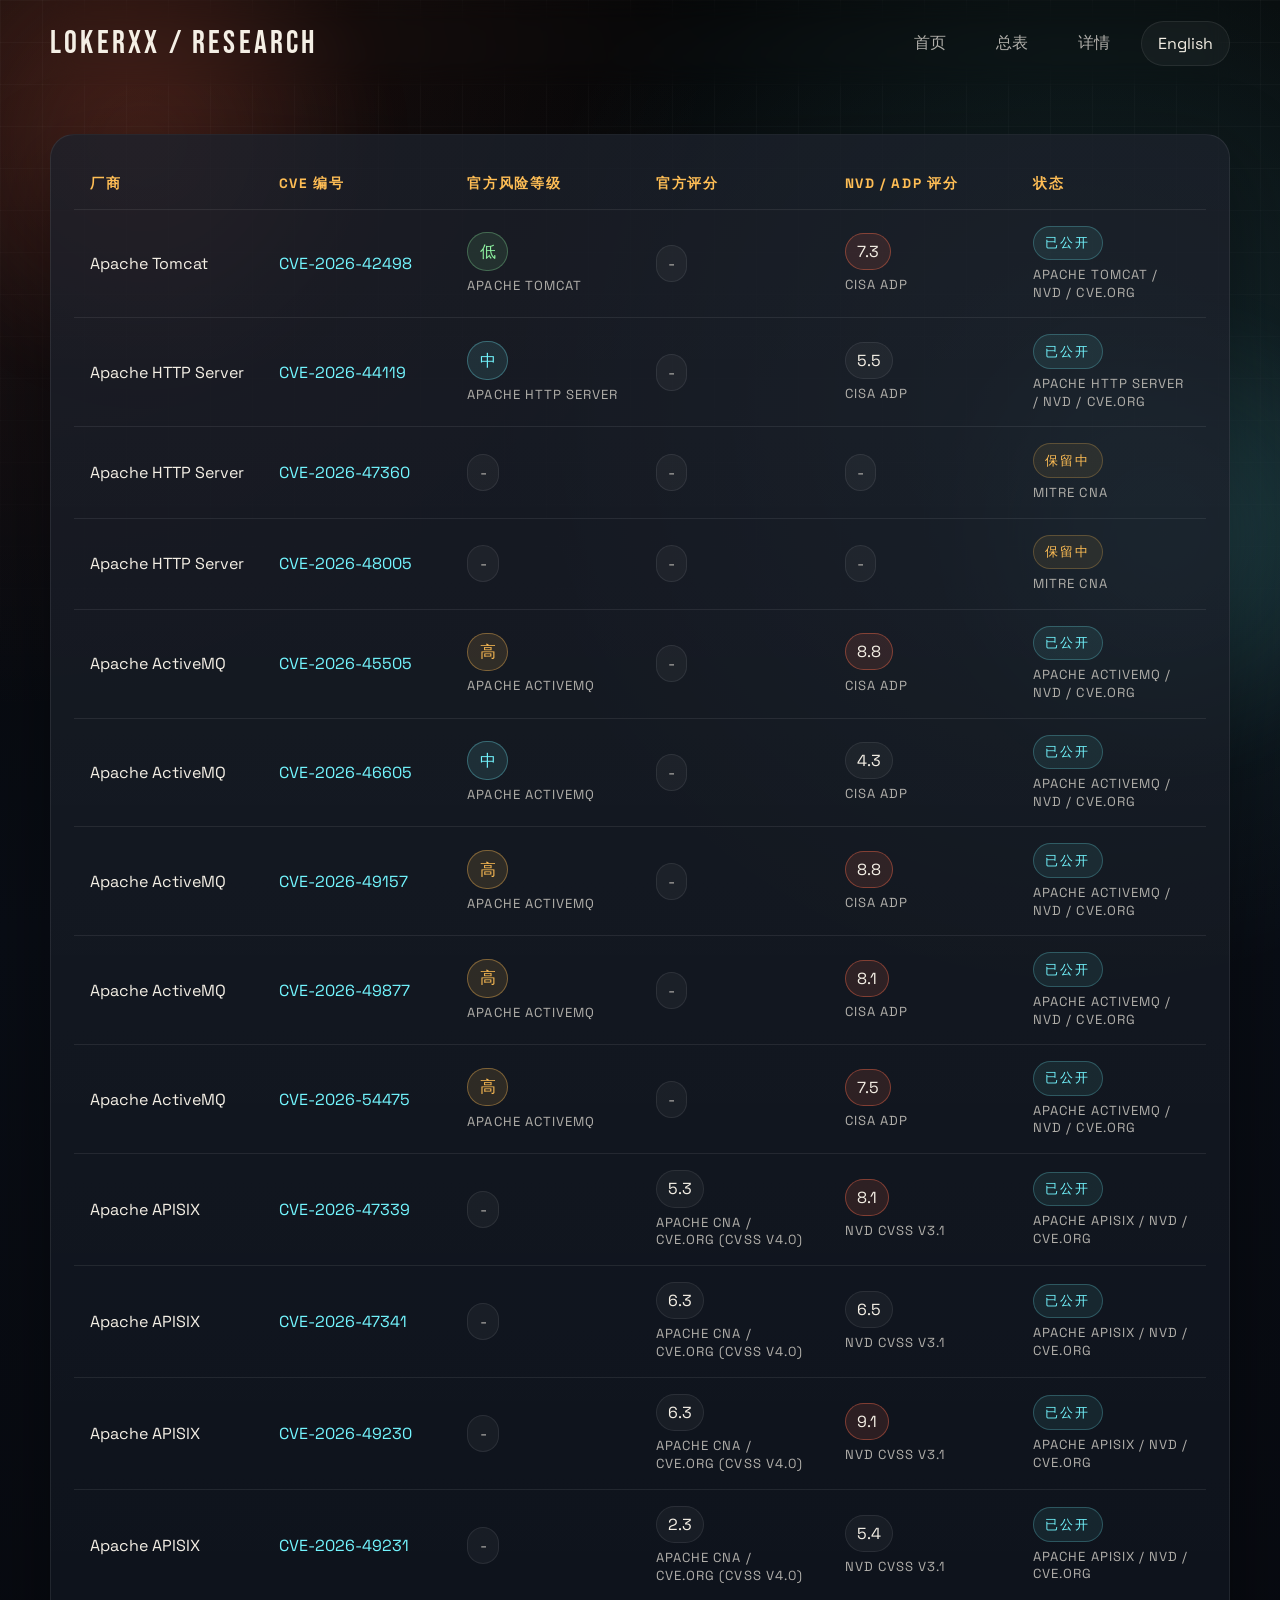
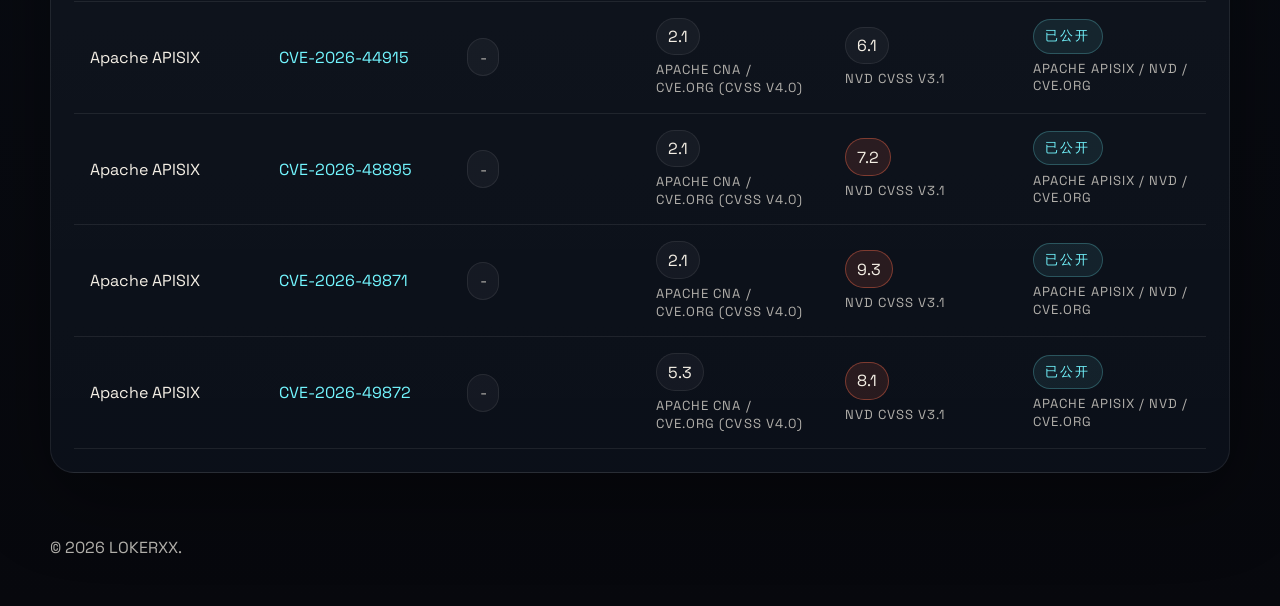
==== index.html @ 5c818f4a "update" ====
<!DOCTYPE html>
<html lang="zh-CN">
  <head>
    <meta charset="UTF-8" />
    <meta name="viewport" content="width=device-width, initial-scale=1.0" />
    <title>LOKERXX | Apache CVE Research</title>
    <meta
      name="description"
      content="LOKERXX's Apache CVE research archive. The homepage tracks published and reserved CVE records with severity, CVSS, and status."
    />
    <link rel="preconnect" href="https://fonts.googleapis.com" />
    <link rel="preconnect" href="https://fonts.gstatic.com" crossorigin />
    <link
      href="https://fonts.googleapis.com/css2?family=Bebas+Neue&family=Space+Grotesk:wght@400;500;700&display=swap"
      rel="stylesheet"
    />
    <link rel="stylesheet" href="styles.css" />
  </head>
  <body data-page="home">
    <div class="page-shell">
      <div class="ambient ambient-one"></div>
      <div class="ambient ambient-two"></div>
      <div class="grid-mask"></div>

      <header class="topbar">
        <a class="brand" href="index.html">LOKERXX / RESEARCH</a>
        <div class="topbar-tools">
          <nav class="nav">
            <a href="index.html" data-i18n="navHome">Home</a>
            <a href="#table" data-i18n="navTable">Table</a>
            <a href="cve_detail.html#detail-list" data-i18n="navDetails">Details</a>
          </nav>
          <button class="lang-toggle" id="language-toggle" type="button">中文</button>
        </div>
      </header>

      <main>
        <section id="table" class="section">
          <article class="panel table-panel">
            <div class="table-wrap">
              <table class="research-table">
                <thead>
                  <tr>
                    <th data-i18n="colVendor">Vendor</th>
                    <th data-i18n="colCve">CVE ID</th>
                    <th data-i18n="colOfficialSeverity">Official Severity</th>
                    <th data-i18n="colOfficialScore">Official Score</th>
                    <th data-i18n="colNvdScore">NVD Score</th>
                    <th data-i18n="colStatus">Status</th>
                  </tr>
                </thead>
                <tbody id="public-cve-body"></tbody>
              </table>
            </div>
          </article>
        </section>
      </main>

      <footer class="footer">
        <p>© <span id="year"></span> LOKERXX.</p>
      </footer>
    </div>

    <script src="cve-data.js"></script>
    <script src="script.js"></script>
  </body>
</html>
---- styles.css ----
:root {
  --bg: #07080d;
  --bg-soft: #101521;
  --panel: rgba(14, 18, 29, 0.78);
  --panel-strong: rgba(20, 25, 39, 0.94);
  --line: rgba(255, 255, 255, 0.08);
  --line-strong: rgba(118, 247, 255, 0.22);
  --text: #f4efe5;
  --muted: #b1afaa;
  --gold: #ffbe55;
  --red: #ff6d4d;
  --cyan: #73f6ff;
  --green: #8ef1a1;
  --shadow: 0 24px 80px rgba(0, 0, 0, 0.38);
  --radius: 24px;
  --max-width: 1180px;
}

* {
  box-sizing: border-box;
}

html {
  scroll-behavior: smooth;
}

body {
  margin: 0;
  min-height: 100vh;
  font-family: "Space Grotesk", sans-serif;
  color: var(--text);
  background:
    radial-gradient(circle at top left, rgba(255, 109, 77, 0.12), transparent 28%),
    radial-gradient(circle at 85% 18%, rgba(115, 246, 255, 0.14), transparent 28%),
    linear-gradient(180deg, #050607 0%, #090d15 42%, #07080d 100%);
  overflow-x: hidden;
}

a {
  color: inherit;
  text-decoration: none;
}

.page-shell {
  position: relative;
  isolation: isolate;
}

.ambient {
  position: fixed;
  width: 34rem;
  height: 34rem;
  border-radius: 999px;
  filter: blur(34px);
  opacity: 0.24;
  pointer-events: none;
  z-index: -3;
}

.ambient-one {
  top: -8rem;
  left: -8rem;
  background: radial-gradient(circle, rgba(255, 109, 77, 0.84), transparent 64%);
  animation: drift-one 12s ease-in-out infinite;
}

.ambient-two {
  right: -10rem;
  bottom: 10vh;
  background: radial-gradient(circle, rgba(115, 246, 255, 0.7), transparent 62%);
  animation: drift-two 14s ease-in-out infinite;
}

.grid-mask {
  position: fixed;
  inset: 0;
  background-image:
    linear-gradient(rgba(255, 255, 255, 0.03) 1px, transparent 1px),
    linear-gradient(90deg, rgba(255, 255, 255, 0.03) 1px, transparent 1px);
  background-size: 42px 42px;
  mask-image: linear-gradient(180deg, rgba(0, 0, 0, 0.9), transparent 88%);
  pointer-events: none;
  z-index: -2;
}

.topbar {
  position: sticky;
  top: 0;
  display: flex;
  align-items: center;
  justify-content: space-between;
  width: min(calc(100% - 2rem), var(--max-width));
  margin: 0 auto;
  padding: 1.25rem 0;
  backdrop-filter: blur(12px);
  z-index: 10;
}

.topbar-tools {
  display: flex;
  align-items: center;
  gap: 0.85rem;
}

.brand {
  font-family: "Bebas Neue", sans-serif;
  font-size: 2rem;
  letter-spacing: 0.1em;
}

.nav {
  display: flex;
  gap: 1rem;
}

.nav a {
  padding: 0.7rem 1rem;
  border: 1px solid transparent;
  border-radius: 999px;
  color: var(--muted);
  transition:
    border-color 180ms ease,
    color 180ms ease,
    background-color 180ms ease;
}

.nav a:hover,
.nav a:focus-visible {
  color: var(--text);
  border-color: var(--line);
  background: rgba(255, 255, 255, 0.04);
}

.lang-toggle {
  padding: 0.7rem 1rem;
  border: 1px solid var(--line);
  border-radius: 999px;
  background: rgba(255, 255, 255, 0.04);
  color: var(--text);
  font: inherit;
  cursor: pointer;
  transition:
    border-color 180ms ease,
    background-color 180ms ease,
    transform 180ms ease;
}

.lang-toggle:hover,
.lang-toggle:focus-visible {
  transform: translateY(-1px);
  border-color: var(--line-strong);
  background: rgba(255, 255, 255, 0.08);
}

main {
  width: min(calc(100% - 2rem), var(--max-width));
  margin: 0 auto;
}

.section {
  padding: 3rem 0;
}

.eyebrow,
.status-pill {
  text-transform: uppercase;
  letter-spacing: 0.16em;
  font-size: 0.8rem;
}

.eyebrow {
  color: var(--gold);
}

.detail-copy {
  max-width: 62ch;
  font-size: 1.04rem;
  line-height: 1.7;
  color: var(--muted);
}

.panel {
  background: linear-gradient(180deg, rgba(255, 255, 255, 0.05), transparent), var(--panel);
  border: 1px solid var(--line);
  border-radius: var(--radius);
  box-shadow: var(--shadow);
}

.table-panel {
  padding: 1.45rem;
  overflow: hidden;
}

.table-wrap {
  overflow-x: auto;
}

.research-table {
  width: 100%;
  border-collapse: collapse;
  table-layout: fixed;
}

.research-table th,
.research-table td {
  padding: 1rem;
  border-bottom: 1px solid var(--line);
  text-align: left;
}

.research-table th {
  font-size: 0.85rem;
  letter-spacing: 0.12em;
  text-transform: uppercase;
  color: var(--gold);
}

.research-table td {
  font-size: 1rem;
}

.cve-link {
  color: var(--cyan);
  word-break: break-word;
}

.score-pill,
.risk-pill,
.status-pill {
  display: inline-flex;
  align-items: center;
  gap: 0.35rem;
  padding: 0.45rem 0.7rem;
  border-radius: 999px;
  border: 1px solid var(--line);
  background: rgba(255, 255, 255, 0.04);
}

.score-pill {
  color: var(--text);
}

.score-pill.is-high {
  border-color: rgba(255, 109, 77, 0.4);
  background: rgba(255, 109, 77, 0.12);
}

.score-pill.is-none {
  color: var(--muted);
}

.risk-pill.is-none,
.status-pill.is-none {
  color: var(--muted);
}

.risk-pill.is-critical {
  color: #ffd9cf;
  border-color: rgba(255, 109, 77, 0.45);
  background: rgba(255, 109, 77, 0.18);
}

.risk-pill.is-high {
  color: #ffbe55;
  border-color: rgba(255, 190, 85, 0.38);
  background: rgba(255, 190, 85, 0.12);
}

.risk-pill.is-medium {
  color: var(--cyan);
  border-color: rgba(115, 246, 255, 0.3);
  background: rgba(115, 246, 255, 0.1);
}

.risk-pill.is-low {
  color: var(--green);
  border-color: rgba(142, 241, 161, 0.3);
  background: rgba(142, 241, 161, 0.1);
}

.score-cell {
  display: grid;
  justify-items: start;
  gap: 0.38rem;
}

.risk-cell {
  display: grid;
  justify-items: start;
  gap: 0.38rem;
}

.status-cell {
  display: grid;
  justify-items: start;
  gap: 0.38rem;
}

.score-source {
  display: block;
  color: var(--muted);
  font-size: 0.82rem;
  line-height: 1.35;
  letter-spacing: 0.08em;
  text-transform: uppercase;
  word-break: break-word;
}

.status-pill.is-public {
  color: var(--cyan);
  border-color: rgba(115, 246, 255, 0.24);
  background: rgba(115, 246, 255, 0.08);
}

.status-pill.is-reserved {
  color: var(--gold);
  border-color: rgba(255, 190, 85, 0.24);
  background: rgba(255, 190, 85, 0.08);
}

.status-pill.is-rejected {
  color: #ff9f8a;
  border-color: rgba(255, 109, 77, 0.26);
  background: rgba(255, 109, 77, 0.09);
}

.detail-list {
  display: grid;
  gap: 1.25rem;
  margin-top: 1.5rem;
}

.detail-section {
  padding: 1.5rem;
}

.detail-section-head {
  display: flex;
  align-items: flex-start;
  gap: 1rem;
  margin-bottom: 0.9rem;
}

.detail-section h3 {
  margin: 0.2rem 0 0;
  font-size: clamp(1.8rem, 4vw, 2.6rem);
}

.detail-copy-stack {
  display: grid;
  gap: 1.1rem;
  margin-top: 1rem;
}

.detail-copy-block {
  padding: 1rem 1.1rem;
  border: 1px solid var(--line);
  border-radius: 18px;
  background: rgba(255, 255, 255, 0.03);
}

.detail-block-label {
  margin: 0 0 0.55rem;
  color: var(--gold);
  font-size: 0.78rem;
  font-weight: 700;
  letter-spacing: 0.16em;
  text-transform: uppercase;
}

.detail-copy-block .detail-copy {
  margin: 0;
  max-width: none;
}

.detail-fact-grid {
  display: grid;
  grid-template-columns: repeat(2, minmax(0, 1fr));
  gap: 0.9rem;
}

.detail-fact {
  padding: 1rem 1.1rem;
  border: 1px solid var(--line);
  border-radius: 18px;
  background: rgba(255, 255, 255, 0.03);
}

.detail-fact-label {
  display: block;
  margin-bottom: 0.5rem;
  color: var(--gold);
  font-size: 0.78rem;
  font-weight: 700;
  letter-spacing: 0.16em;
  text-transform: uppercase;
}

.detail-fact-value {
  line-height: 1.7;
}

.detail-record-links {
  display: grid;
  gap: 0.45rem;
}

.detail-record-links a {
  color: var(--cyan);
  word-break: break-word;
}

.footer {
  width: min(calc(100% - 2rem), var(--max-width));
  margin: 0 auto;
  padding: 0 0 2rem;
  color: var(--muted);
}

.empty-state {
  padding: 1rem 0 0;
  color: var(--muted);
}

@keyframes drift-one {
  0%,
  100% {
    transform: translate3d(0, 0, 0);
  }
  50% {
    transform: translate3d(3rem, 2rem, 0);
  }
}

@keyframes drift-two {
  0%,
  100% {
    transform: translate3d(0, 0, 0);
  }
  50% {
    transform: translate3d(-2rem, -3rem, 0);
  }
}

@media (max-width: 960px) {
  .detail-section-head {
    grid-template-columns: 1fr;
    display: grid;
  }

  .detail-fact-grid {
    grid-template-columns: 1fr;
  }
}

@media (max-width: 720px) {
  .topbar {
    position: static;
    flex-direction: column;
    gap: 1rem;
    align-items: flex-start;
  }

  .topbar-tools {
    width: 100%;
    flex-direction: column;
    align-items: flex-start;
  }

  .nav {
    flex-wrap: wrap;
  }

  .section {
    padding: 2.5rem 0;
  }

  .research-table th,
  .research-table td {
    padding: 0.85rem 0.7rem;
    font-size: 0.92rem;
  }
}
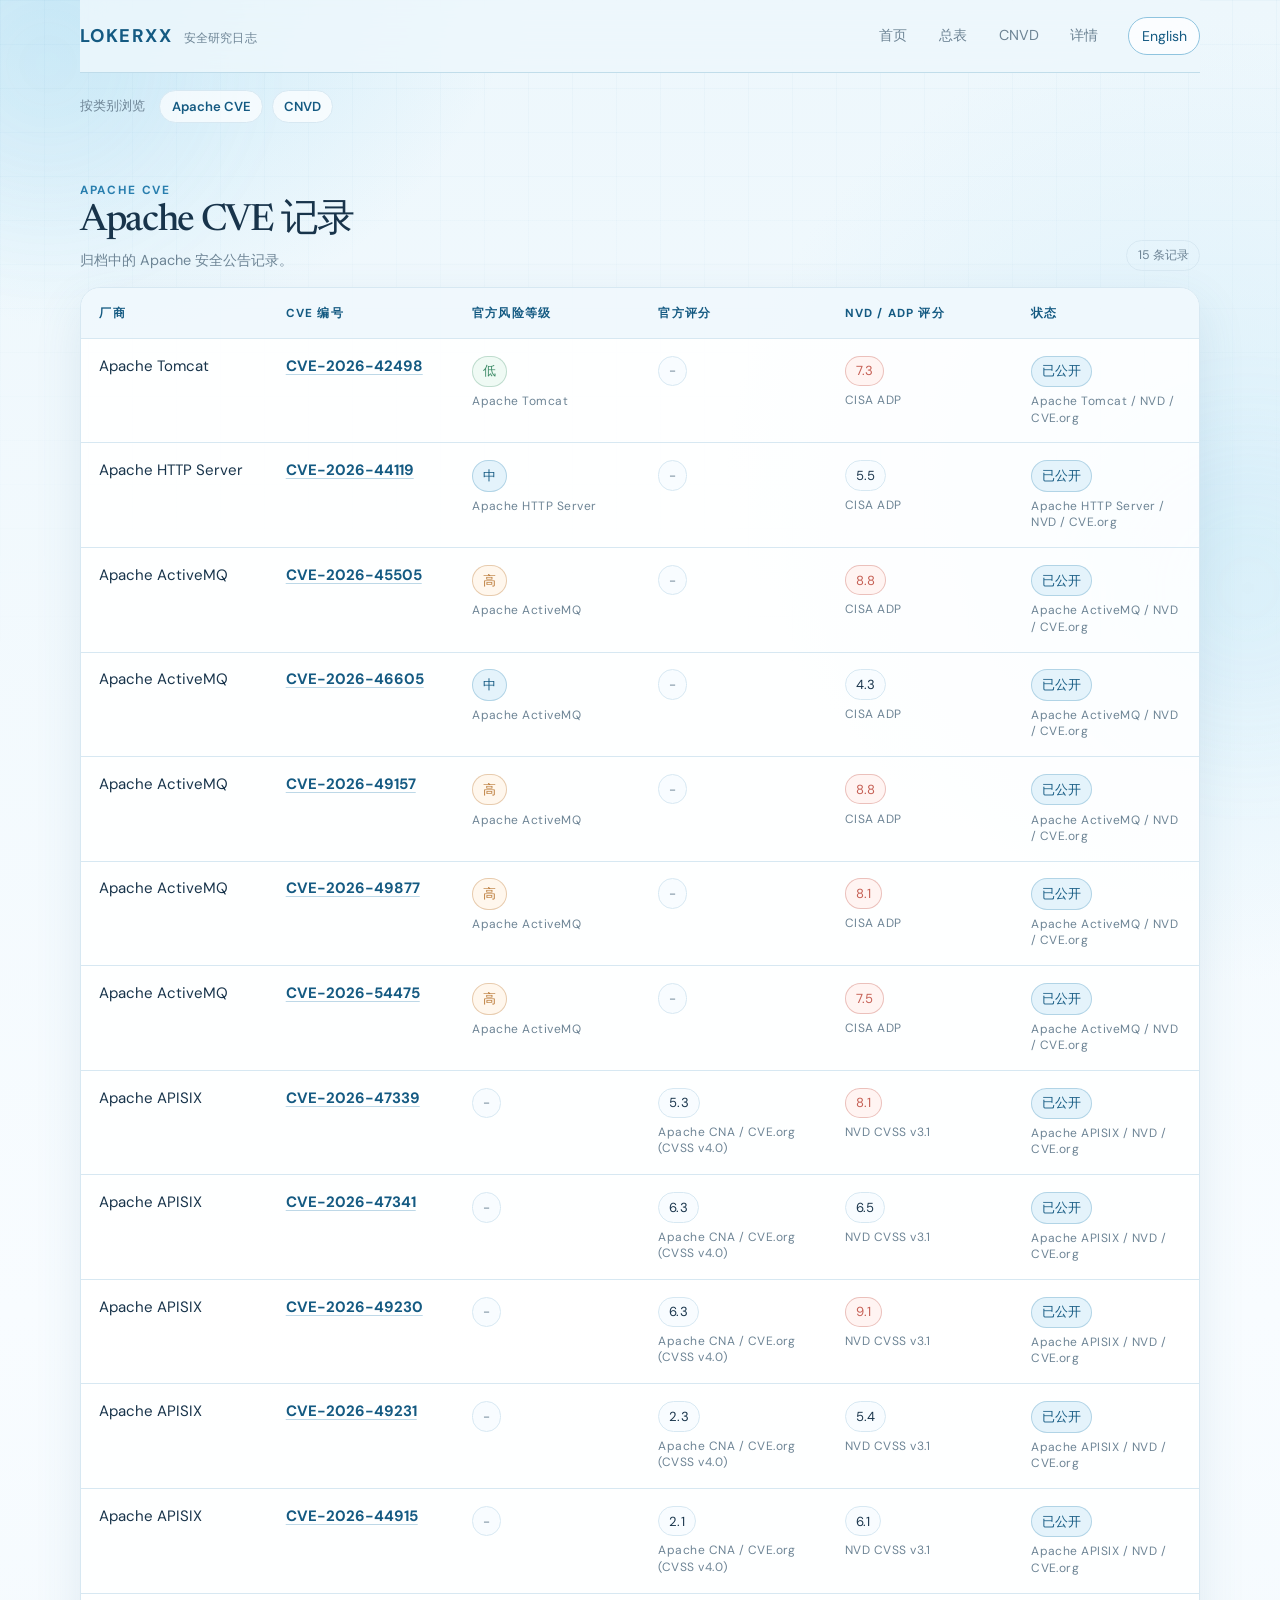
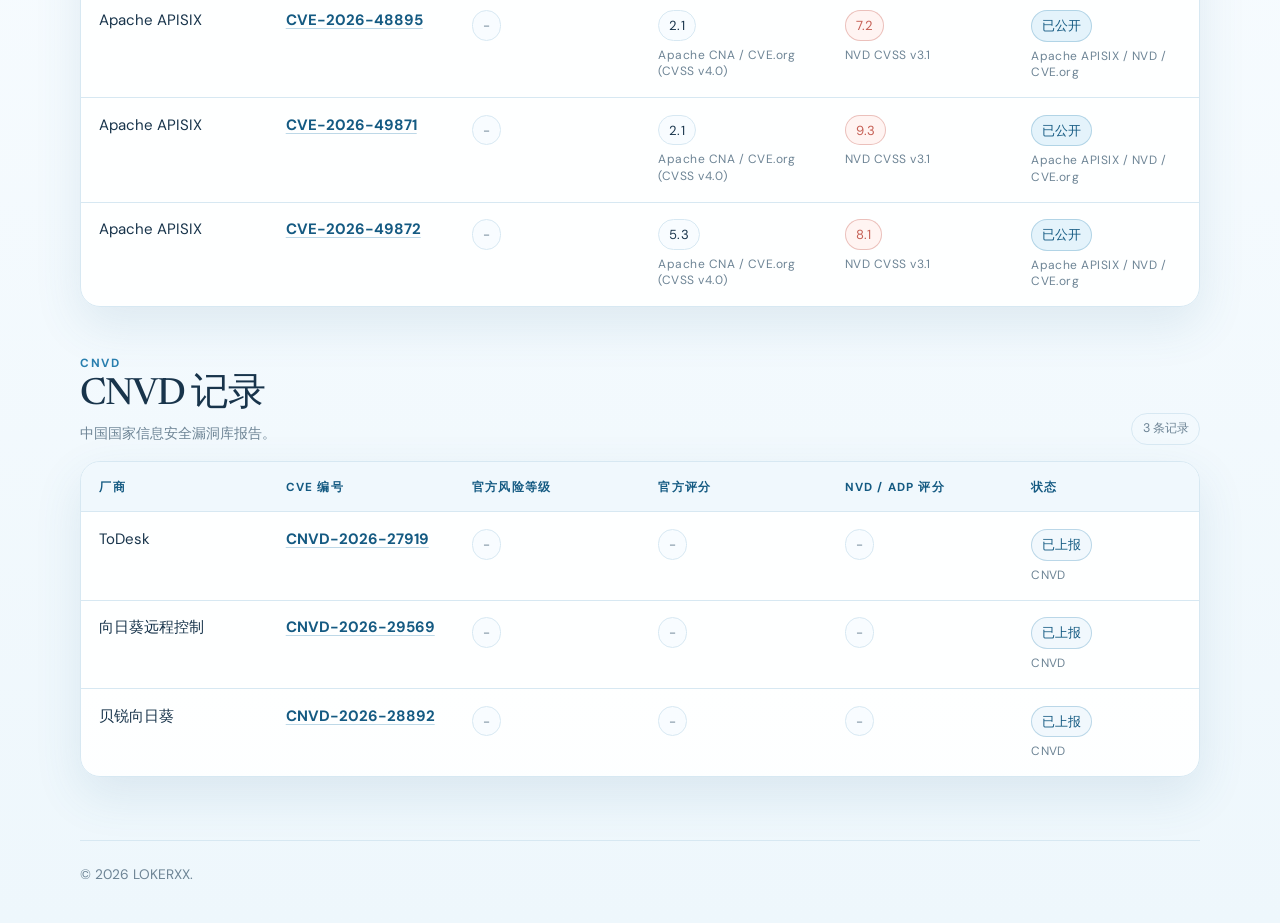
==== commit 4535b99e: "update" ====
--- a/index.html
+++ b/index.html
@@ -3,15 +3,15 @@
   <head>
     <meta charset="UTF-8" />
     <meta name="viewport" content="width=device-width, initial-scale=1.0" />
-    <title>LOKERXX | Apache CVE Research</title>
+    <title>LOKERXX | Vulnerability Research</title>
     <meta
       name="description"
-      content="LOKERXX's Apache CVE research archive. The homepage tracks published and reserved CVE records with severity, CVSS, and status."
+      content="LOKERXX's vulnerability research archive. The homepage tracks public Apache CVE and CNVD records with source context."
     />
     <link rel="preconnect" href="https://fonts.googleapis.com" />
     <link rel="preconnect" href="https://fonts.gstatic.com" crossorigin />
     <link
-      href="https://fonts.googleapis.com/css2?family=Bebas+Neue&family=Space+Grotesk:wght@400;500;700&display=swap"
+      href="https://fonts.googleapis.com/css2?family=DM+Sans:wght@400;500;600;700&amp;family=Newsreader:opsz,wght@6..72,400;6..72,500;6..72,600&amp;display=swap"
       rel="stylesheet"
     />
     <link rel="stylesheet" href="styles.css" />
@@ -23,11 +23,15 @@
       <div class="grid-mask"></div>
 
       <header class="topbar">
-        <a class="brand" href="index.html">LOKERXX / RESEARCH</a>
+        <a class="brand" href="index.html">
+          <span class="brand-name">LOKERXX</span>
+          <span class="brand-tagline" data-i18n="brandTagline">Security research journal</span>
+        </a>
         <div class="topbar-tools">
           <nav class="nav">
             <a href="index.html" data-i18n="navHome">Home</a>
             <a href="#table" data-i18n="navTable">Table</a>
+            <a href="#category-cnvd" data-i18n="navCnvd">CNVD</a>
             <a href="cve_detail.html#detail-list" data-i18n="navDetails">Details</a>
           </nav>
           <button class="lang-toggle" id="language-toggle" type="button">中文</button>
@@ -35,24 +39,14 @@
       </header>
 
       <main>
-        <section id="table" class="section">
-          <article class="panel table-panel">
-            <div class="table-wrap">
-              <table class="research-table">
-                <thead>
-                  <tr>
-                    <th data-i18n="colVendor">Vendor</th>
-                    <th data-i18n="colCve">CVE ID</th>
-                    <th data-i18n="colOfficialSeverity">Official Severity</th>
-                    <th data-i18n="colOfficialScore">Official Score</th>
-                    <th data-i18n="colNvdScore">NVD Score</th>
-                    <th data-i18n="colStatus">Status</th>
-                  </tr>
-                </thead>
-                <tbody id="public-cve-body"></tbody>
-              </table>
-            </div>
-          </article>
+        <nav class="category-nav" aria-label="Record categories">
+          <span class="category-nav-label" data-i18n="categoryNavLabel">Browse by category</span>
+          <a href="#category-cve" data-i18n="categoryCve">Apache CVE</a>
+          <a href="#category-cnvd" data-i18n="categoryCnvd">CNVD</a>
+        </nav>
+
+        <section id="table" class="section records-section">
+          <div id="public-cve-groups"></div>
         </section>
       </main>
 
--- a/styles.css
+++ b/styles.css
@@ -1,19 +1,20 @@
 :root {
-  --bg: #07080d;
-  --bg-soft: #101521;
-  --panel: rgba(14, 18, 29, 0.78);
-  --panel-strong: rgba(20, 25, 39, 0.94);
-  --line: rgba(255, 255, 255, 0.08);
-  --line-strong: rgba(118, 247, 255, 0.22);
-  --text: #f4efe5;
-  --muted: #b1afaa;
-  --gold: #ffbe55;
-  --red: #ff6d4d;
-  --cyan: #73f6ff;
-  --green: #8ef1a1;
-  --shadow: 0 24px 80px rgba(0, 0, 0, 0.38);
-  --radius: 24px;
-  --max-width: 1180px;
+  --bg: #eef7fc;
+  --bg-soft: #f8fcff;
+  --panel: #ffffff;
+  --line: #d7e8f2;
+  --line-strong: #8fc4df;
+  --text: #18344b;
+  --muted: #6d8495;
+  --accent: #287eae;
+  --accent-deep: #145a82;
+  --accent-soft: #e4f3fb;
+  --gold: #b87632;
+  --red: #c55f54;
+  --green: #3e8c68;
+  --shadow: 0 18px 48px rgba(56, 116, 149, 0.12);
+  --radius: 20px;
+  --max-width: 1120px;
 }
 
 * {
@@ -27,12 +28,12 @@
 body {
   margin: 0;
   min-height: 100vh;
-  font-family: "Space Grotesk", sans-serif;
+  font-family: "DM Sans", sans-serif;
   color: var(--text);
   background:
-    radial-gradient(circle at top left, rgba(255, 109, 77, 0.12), transparent 28%),
-    radial-gradient(circle at 85% 18%, rgba(115, 246, 255, 0.14), transparent 28%),
-    linear-gradient(180deg, #050607 0%, #090d15 42%, #07080d 100%);
+    radial-gradient(circle at 8% -4%, rgba(157, 216, 242, 0.48), transparent 27rem),
+    radial-gradient(circle at 94% 20%, rgba(211, 237, 249, 0.72), transparent 30rem),
+    linear-gradient(180deg, #edf7fc 0%, #f8fcff 52%, #eef7fc 100%);
   overflow-x: hidden;
 }
 
@@ -48,37 +49,37 @@
 
 .ambient {
   position: fixed;
-  width: 34rem;
-  height: 34rem;
+  width: 30rem;
+  height: 30rem;
   border-radius: 999px;
-  filter: blur(34px);
-  opacity: 0.24;
+  filter: blur(42px);
+  opacity: 0.22;
   pointer-events: none;
   z-index: -3;
 }
 
 .ambient-one {
-  top: -8rem;
-  left: -8rem;
-  background: radial-gradient(circle, rgba(255, 109, 77, 0.84), transparent 64%);
-  animation: drift-one 12s ease-in-out infinite;
+  top: -11rem;
+  left: -12rem;
+  background: radial-gradient(circle, rgba(111, 192, 229, 0.52), transparent 64%);
+  animation: drift-one 16s ease-in-out infinite;
 }
 
 .ambient-two {
-  right: -10rem;
-  bottom: 10vh;
-  background: radial-gradient(circle, rgba(115, 246, 255, 0.7), transparent 62%);
-  animation: drift-two 14s ease-in-out infinite;
+  right: -13rem;
+  bottom: 8vh;
+  background: radial-gradient(circle, rgba(169, 221, 241, 0.58), transparent 62%);
+  animation: drift-two 18s ease-in-out infinite;
 }
 
 .grid-mask {
   position: fixed;
   inset: 0;
   background-image:
-    linear-gradient(rgba(255, 255, 255, 0.03) 1px, transparent 1px),
-    linear-gradient(90deg, rgba(255, 255, 255, 0.03) 1px, transparent 1px);
-  background-size: 42px 42px;
-  mask-image: linear-gradient(180deg, rgba(0, 0, 0, 0.9), transparent 88%);
+    linear-gradient(rgba(40, 126, 174, 0.045) 1px, transparent 1px),
+    linear-gradient(90deg, rgba(40, 126, 174, 0.045) 1px, transparent 1px);
+  background-size: 44px 44px;
+  mask-image: linear-gradient(180deg, rgba(0, 0, 0, 0.72), transparent 76%);
   pointer-events: none;
   z-index: -2;
 }
@@ -89,35 +90,51 @@
   display: flex;
   align-items: center;
   justify-content: space-between;
-  width: min(calc(100% - 2rem), var(--max-width));
+  width: min(calc(100% - 2.5rem), var(--max-width));
   margin: 0 auto;
-  padding: 1.25rem 0;
-  backdrop-filter: blur(12px);
+  padding: 1rem 0;
+  border-bottom: 1px solid rgba(160, 201, 220, 0.58);
+  background: rgba(238, 247, 252, 0.84);
+  backdrop-filter: blur(16px);
   z-index: 10;
 }
 
 .topbar-tools {
   display: flex;
   align-items: center;
-  gap: 0.85rem;
+  gap: 1rem;
 }
 
 .brand {
-  font-family: "Bebas Neue", sans-serif;
-  font-size: 2rem;
-  letter-spacing: 0.1em;
+  display: inline-flex;
+  align-items: baseline;
+  gap: 0.7rem;
+}
+
+.brand-name {
+  color: var(--accent-deep);
+  font-size: 1.15rem;
+  font-weight: 700;
+  letter-spacing: 0.08em;
+}
+
+.brand-tagline {
+  color: var(--muted);
+  font-size: 0.78rem;
+  letter-spacing: 0.02em;
 }
 
 .nav {
   display: flex;
-  gap: 1rem;
+  gap: 0.25rem;
 }
 
 .nav a {
-  padding: 0.7rem 1rem;
+  padding: 0.58rem 0.8rem;
   border: 1px solid transparent;
   border-radius: 999px;
   color: var(--muted);
+  font-size: 0.9rem;
   transition:
     border-color 180ms ease,
     color 180ms ease,
@@ -126,18 +143,19 @@
 
 .nav a:hover,
 .nav a:focus-visible {
-  color: var(--text);
+  color: var(--accent-deep);
   border-color: var(--line);
-  background: rgba(255, 255, 255, 0.04);
+  background: rgba(255, 255, 255, 0.72);
 }
 
 .lang-toggle {
-  padding: 0.7rem 1rem;
-  border: 1px solid var(--line);
+  padding: 0.58rem 0.78rem;
+  border: 1px solid var(--line-strong);
   border-radius: 999px;
-  background: rgba(255, 255, 255, 0.04);
-  color: var(--text);
+  background: rgba(255, 255, 255, 0.72);
+  color: var(--accent-deep);
   font: inherit;
+  font-size: 0.88rem;
   cursor: pointer;
   transition:
     border-color 180ms ease,
@@ -148,47 +166,232 @@
 .lang-toggle:hover,
 .lang-toggle:focus-visible {
   transform: translateY(-1px);
-  border-color: var(--line-strong);
-  background: rgba(255, 255, 255, 0.08);
+  border-color: var(--accent);
+  background: #ffffff;
 }
 
 main {
-  width: min(calc(100% - 2rem), var(--max-width));
+  width: min(calc(100% - 2.5rem), var(--max-width));
   margin: 0 auto;
 }
 
-.section {
-  padding: 3rem 0;
+.intro-section {
+  display: grid;
+  grid-template-columns: minmax(0, 1fr) 240px;
+  align-items: end;
+  gap: 4rem;
+  padding: 5.4rem 0 4.6rem;
+  border-bottom: 1px solid var(--line);
+}
+
+.intro-copy {
+  max-width: 760px;
 }
 
 .eyebrow,
+.section-kicker,
+.note-label,
+.detail-block-label,
+.detail-fact-label,
 .status-pill {
   text-transform: uppercase;
-  letter-spacing: 0.16em;
-  font-size: 0.8rem;
-}
-
-.eyebrow {
-  color: var(--gold);
-}
-
-.detail-copy {
-  max-width: 62ch;
-  font-size: 1.04rem;
-  line-height: 1.7;
-  color: var(--muted);
+  letter-spacing: 0.14em;
+  font-size: 0.74rem;
+}
+
+.eyebrow,
+.section-kicker,
+.note-label {
+  margin: 0;
+  color: var(--accent);
+  font-weight: 700;
+}
+
+h1,
+h2,
+h3,
+p {
+  margin-top: 0;
+}
+
+h1,
+h2,
+h3 {
+  font-family: "Newsreader", Georgia, serif;
+  font-weight: 500;
+}
+
+h1 {
+  max-width: 760px;
+  margin: 0.8rem 0 1.15rem;
+  color: var(--text);
+  font-size: clamp(3.45rem, 8vw, 6.8rem);
+  letter-spacing: -0.055em;
+  line-height: 0.93;
+}
+
+h1 em {
+  color: var(--accent);
+  font-style: normal;
+}
+
+.intro-lead {
+  max-width: 55ch;
+  margin-bottom: 0;
+  color: var(--muted);
+  font-size: 1.05rem;
+  line-height: 1.8;
+}
+
+.category-nav {
+  display: flex;
+  align-items: center;
+  flex-wrap: wrap;
+  gap: 0.55rem;
+  padding: 1.1rem 0 0;
+}
+
+.category-nav-label {
+  margin-right: 0.35rem;
+  color: var(--muted);
+  font-size: 0.82rem;
+}
+
+.category-nav a {
+  padding: 0.42rem 0.7rem;
+  border: 1px solid var(--line);
+  border-radius: 999px;
+  background: rgba(255, 255, 255, 0.68);
+  color: var(--accent-deep);
+  font-size: 0.82rem;
+  font-weight: 600;
+  transition:
+    border-color 180ms ease,
+    background-color 180ms ease,
+    transform 180ms ease;
+}
+
+.category-nav a:hover,
+.category-nav a:focus-visible {
+  border-color: var(--line-strong);
+  background: #ffffff;
+  transform: translateY(-1px);
 }
 
 .panel {
-  background: linear-gradient(180deg, rgba(255, 255, 255, 0.05), transparent), var(--panel);
+  background: rgba(255, 255, 255, 0.88);
   border: 1px solid var(--line);
   border-radius: var(--radius);
   box-shadow: var(--shadow);
 }
 
+.archive-note {
+  display: grid;
+  align-content: end;
+  gap: 0.65rem;
+  min-height: 180px;
+  padding: 1.35rem;
+  border-top: 3px solid var(--line-strong);
+}
+
+.archive-note strong {
+  color: var(--accent-deep);
+  font-family: "Newsreader", Georgia, serif;
+  font-size: 1.55rem;
+  font-weight: 500;
+  line-height: 1.05;
+}
+
+.note-meta,
+.section-note {
+  color: var(--muted);
+  font-size: 0.84rem;
+  line-height: 1.45;
+}
+
+.section {
+  padding: 3.9rem 0;
+}
+
+.records-section {
+  padding-top: 3.7rem;
+}
+
+.section-header {
+  display: flex;
+  align-items: end;
+  justify-content: space-between;
+  gap: 1.5rem;
+  margin-bottom: 1.35rem;
+}
+
+.section-header h2 {
+  margin: 0.35rem 0 0;
+  color: var(--text);
+  font-size: clamp(2rem, 4vw, 3rem);
+  letter-spacing: -0.035em;
+  line-height: 1;
+}
+
+.section-note {
+  max-width: 18ch;
+  margin: 0 0 0.1rem;
+  text-align: right;
+}
+
 .table-panel {
-  padding: 1.45rem;
   overflow: hidden;
+}
+
+.category-group {
+  scroll-margin-top: 5rem;
+}
+
+.category-group + .category-group {
+  margin-top: 3rem;
+}
+
+.category-heading {
+  display: flex;
+  align-items: end;
+  justify-content: space-between;
+  gap: 1.5rem;
+  margin-bottom: 1rem;
+}
+
+.category-heading h3 {
+  margin: 0.35rem 0 0;
+  color: var(--text);
+  font-size: clamp(1.7rem, 3vw, 2.35rem);
+  letter-spacing: -0.035em;
+  line-height: 1;
+}
+
+.category-heading p:last-child {
+  max-width: 46ch;
+  margin: 0.55rem 0 0;
+  color: var(--muted);
+  font-size: 0.9rem;
+  line-height: 1.5;
+}
+
+.category-eyebrow,
+.category-label {
+  margin: 0;
+  color: var(--accent);
+  font-size: 0.74rem;
+  font-weight: 700;
+  letter-spacing: 0.14em;
+  text-transform: uppercase;
+}
+
+.category-count {
+  flex: 0 0 auto;
+  padding: 0.4rem 0.65rem;
+  border: 1px solid var(--line);
+  border-radius: 999px;
+  color: var(--muted);
+  font-size: 0.78rem;
 }
 
 .table-wrap {
@@ -197,31 +400,63 @@
 
 .research-table {
   width: 100%;
-  border-collapse: collapse;
+  min-width: 820px;
+  border-collapse: separate;
+  border-spacing: 0;
   table-layout: fixed;
 }
 
 .research-table th,
 .research-table td {
-  padding: 1rem;
+  padding: 1.05rem 1.15rem;
   border-bottom: 1px solid var(--line);
   text-align: left;
+  vertical-align: top;
 }
 
 .research-table th {
-  font-size: 0.85rem;
-  letter-spacing: 0.12em;
+  background: rgba(228, 243, 251, 0.56);
+  color: var(--accent-deep);
+  font-size: 0.73rem;
+  font-weight: 700;
+  letter-spacing: 0.1em;
   text-transform: uppercase;
-  color: var(--gold);
 }
 
 .research-table td {
-  font-size: 1rem;
-}
-
-.cve-link {
-  color: var(--cyan);
+  color: var(--text);
+  font-size: 0.94rem;
+}
+
+.research-table tbody tr:last-child td {
+  border-bottom: 0;
+}
+
+.research-table tbody tr {
+  transition: background-color 180ms ease;
+}
+
+.research-table tbody tr:hover {
+  background: #f8fcff;
+}
+
+.cve-link,
+.detail-record-links a {
+  color: var(--accent-deep);
+  font-weight: 700;
+  text-decoration: underline;
+  text-decoration-color: rgba(40, 126, 174, 0.3);
+  text-decoration-thickness: 1px;
+  text-underline-offset: 0.22em;
   word-break: break-word;
+}
+
+.cve-link:hover,
+.cve-link:focus-visible,
+.detail-record-links a:hover,
+.detail-record-links a:focus-visible {
+  color: var(--accent);
+  text-decoration-color: var(--accent);
 }
 
 .score-pill,
@@ -230,66 +465,48 @@
   display: inline-flex;
   align-items: center;
   gap: 0.35rem;
-  padding: 0.45rem 0.7rem;
+  padding: 0.36rem 0.62rem;
+  border: 1px solid var(--line);
   border-radius: 999px;
-  border: 1px solid var(--line);
-  background: rgba(255, 255, 255, 0.04);
-}
-
-.score-pill {
+  background: var(--bg-soft);
   color: var(--text);
-}
-
-.score-pill.is-high {
-  border-color: rgba(255, 109, 77, 0.4);
-  background: rgba(255, 109, 77, 0.12);
-}
-
-.score-pill.is-none {
-  color: var(--muted);
-}
-
+  font-size: 0.82rem;
+  letter-spacing: 0.01em;
+}
+
+.score-pill.is-high,
+.risk-pill.is-critical {
+  border-color: rgba(197, 95, 84, 0.35);
+  background: #fff4f2;
+  color: var(--red);
+}
+
+.score-pill.is-none,
 .risk-pill.is-none,
 .status-pill.is-none {
   color: var(--muted);
 }
 
-.risk-pill.is-critical {
-  color: #ffd9cf;
-  border-color: rgba(255, 109, 77, 0.45);
-  background: rgba(255, 109, 77, 0.18);
-}
-
 .risk-pill.is-high {
-  color: #ffbe55;
-  border-color: rgba(255, 190, 85, 0.38);
-  background: rgba(255, 190, 85, 0.12);
+  border-color: rgba(184, 118, 50, 0.34);
+  background: #fff7ed;
+  color: var(--gold);
 }
 
 .risk-pill.is-medium {
-  color: var(--cyan);
-  border-color: rgba(115, 246, 255, 0.3);
-  background: rgba(115, 246, 255, 0.1);
+  border-color: rgba(40, 126, 174, 0.27);
+  background: var(--accent-soft);
+  color: var(--accent-deep);
 }
 
 .risk-pill.is-low {
+  border-color: rgba(62, 140, 104, 0.28);
+  background: #effaf4;
   color: var(--green);
-  border-color: rgba(142, 241, 161, 0.3);
-  background: rgba(142, 241, 161, 0.1);
-}
-
-.score-cell {
-  display: grid;
-  justify-items: start;
-  gap: 0.38rem;
-}
-
-.risk-cell {
-  display: grid;
-  justify-items: start;
-  gap: 0.38rem;
-}
-
+}
+
+.score-cell,
+.risk-cell,
 .status-cell {
   display: grid;
   justify-items: start;
@@ -299,78 +516,97 @@
 .score-source {
   display: block;
   color: var(--muted);
-  font-size: 0.82rem;
+  font-size: 0.75rem;
   line-height: 1.35;
-  letter-spacing: 0.08em;
-  text-transform: uppercase;
+  letter-spacing: 0.04em;
   word-break: break-word;
 }
 
 .status-pill.is-public {
-  color: var(--cyan);
-  border-color: rgba(115, 246, 255, 0.24);
-  background: rgba(115, 246, 255, 0.08);
+  border-color: rgba(40, 126, 174, 0.27);
+  background: var(--accent-soft);
+  color: var(--accent-deep);
+}
+
+.status-pill.is-reported {
+  border-color: rgba(40, 126, 174, 0.27);
+  background: #f1f8fd;
+  color: var(--accent-deep);
 }
 
 .status-pill.is-reserved {
+  border-color: rgba(184, 118, 50, 0.27);
+  background: #fff7ed;
   color: var(--gold);
-  border-color: rgba(255, 190, 85, 0.24);
-  background: rgba(255, 190, 85, 0.08);
 }
 
 .status-pill.is-rejected {
-  color: #ff9f8a;
-  border-color: rgba(255, 109, 77, 0.26);
-  background: rgba(255, 109, 77, 0.09);
+  border-color: rgba(197, 95, 84, 0.26);
+  background: #fff4f2;
+  color: var(--red);
 }
 
 .detail-list {
   display: grid;
   gap: 1.25rem;
-  margin-top: 1.5rem;
+  margin-top: 2rem;
 }
 
 .detail-section {
-  padding: 1.5rem;
+  padding: 1.85rem;
+  border-left: 4px solid #acd8ec;
 }
 
 .detail-section-head {
   display: flex;
   align-items: flex-start;
   gap: 1rem;
-  margin-bottom: 0.9rem;
+  margin-bottom: 1rem;
+}
+
+.detail-section-head .category-label {
+  margin-bottom: 0.65rem;
 }
 
 .detail-section h3 {
-  margin: 0.2rem 0 0;
-  font-size: clamp(1.8rem, 4vw, 2.6rem);
+  margin: 0.25rem 0 0;
+  color: var(--accent-deep);
+  font-size: clamp(2rem, 4vw, 3rem);
+  letter-spacing: -0.04em;
+  line-height: 1;
 }
 
 .detail-copy-stack {
   display: grid;
   gap: 1.1rem;
-  margin-top: 1rem;
-}
-
-.detail-copy-block {
-  padding: 1rem 1.1rem;
+  margin-top: 1.25rem;
+}
+
+.detail-copy-block,
+.detail-fact {
+  padding: 1.1rem 1.2rem;
   border: 1px solid var(--line);
-  border-radius: 18px;
-  background: rgba(255, 255, 255, 0.03);
-}
-
-.detail-block-label {
+  border-radius: 15px;
+  background: rgba(248, 252, 255, 0.9);
+}
+
+.detail-block-label,
+.detail-fact-label {
   margin: 0 0 0.55rem;
-  color: var(--gold);
-  font-size: 0.78rem;
+  color: var(--accent);
   font-weight: 700;
-  letter-spacing: 0.16em;
-  text-transform: uppercase;
 }
 
 .detail-copy-block .detail-copy {
+  max-width: none;
   margin: 0;
-  max-width: none;
+}
+
+.detail-copy {
+  max-width: 62ch;
+  color: var(--muted);
+  font-size: 1rem;
+  line-height: 1.78;
 }
 
 .detail-fact-grid {
@@ -379,21 +615,8 @@
   gap: 0.9rem;
 }
 
-.detail-fact {
-  padding: 1rem 1.1rem;
-  border: 1px solid var(--line);
-  border-radius: 18px;
-  background: rgba(255, 255, 255, 0.03);
-}
-
 .detail-fact-label {
   display: block;
-  margin-bottom: 0.5rem;
-  color: var(--gold);
-  font-size: 0.78rem;
-  font-weight: 700;
-  letter-spacing: 0.16em;
-  text-transform: uppercase;
 }
 
 .detail-fact-value {
@@ -402,23 +625,24 @@
 
 .detail-record-links {
   display: grid;
-  gap: 0.45rem;
-}
-
-.detail-record-links a {
-  color: var(--cyan);
-  word-break: break-word;
+  gap: 0.55rem;
 }
 
 .footer {
-  width: min(calc(100% - 2rem), var(--max-width));
+  width: min(calc(100% - 2.5rem), var(--max-width));
   margin: 0 auto;
-  padding: 0 0 2rem;
-  color: var(--muted);
+  padding: 1.5rem 0 2.5rem;
+  border-top: 1px solid var(--line);
+  color: var(--muted);
+  font-size: 0.86rem;
+}
+
+.footer p {
+  margin: 0;
 }
 
 .empty-state {
-  padding: 1rem 0 0;
+  padding: 1.5rem 1rem;
   color: var(--muted);
 }
 
@@ -427,8 +651,9 @@
   100% {
     transform: translate3d(0, 0, 0);
   }
+
   50% {
-    transform: translate3d(3rem, 2rem, 0);
+    transform: translate3d(2rem, 1.5rem, 0);
   }
 }
 
@@ -437,47 +662,89 @@
   100% {
     transform: translate3d(0, 0, 0);
   }
+
   50% {
-    transform: translate3d(-2rem, -3rem, 0);
-  }
-}
-
-@media (max-width: 960px) {
-  .detail-section-head {
+    transform: translate3d(-1.5rem, -2rem, 0);
+  }
+}
+
+@media (prefers-reduced-motion: reduce) {
+  html {
+    scroll-behavior: auto;
+  }
+
+  .ambient-one,
+  .ambient-two {
+    animation: none;
+  }
+}
+
+@media (max-width: 800px) {
+  .intro-section {
     grid-template-columns: 1fr;
-    display: grid;
+    gap: 2rem;
+    padding: 4rem 0 3.5rem;
+  }
+
+  .category-heading {
+    align-items: flex-start;
+    flex-direction: column;
+    gap: 0.75rem;
+  }
+
+  .archive-note {
+    width: min(100%, 320px);
+    min-height: 0;
+  }
+
+  .section-header {
+    align-items: flex-start;
+    flex-direction: column;
+    gap: 0.75rem;
+  }
+
+  .section-note {
+    max-width: none;
+    text-align: left;
+  }
+}
+
+@media (max-width: 620px) {
+  .topbar {
+    position: static;
+    width: min(calc(100% - 1.5rem), var(--max-width));
+    flex-direction: column;
+    align-items: flex-start;
+    gap: 0.9rem;
+  }
+
+  .topbar-tools {
+    width: 100%;
+    justify-content: space-between;
+  }
+
+  .nav {
+    flex-wrap: wrap;
+  }
+
+  main,
+  .footer {
+    width: min(calc(100% - 1.5rem), var(--max-width));
+  }
+
+  h1 {
+    font-size: clamp(3.1rem, 17vw, 5rem);
+  }
+
+  .section {
+    padding: 3rem 0;
+  }
+
+  .detail-section {
+    padding: 1.25rem;
   }
 
   .detail-fact-grid {
     grid-template-columns: 1fr;
   }
 }
-
-@media (max-width: 720px) {
-  .topbar {
-    position: static;
-    flex-direction: column;
-    gap: 1rem;
-    align-items: flex-start;
-  }
-
-  .topbar-tools {
-    width: 100%;
-    flex-direction: column;
-    align-items: flex-start;
-  }
-
-  .nav {
-    flex-wrap: wrap;
-  }
-
-  .section {
-    padding: 2.5rem 0;
-  }
-
-  .research-table th,
-  .research-table td {
-    padding: 0.85rem 0.7rem;
-    font-size: 0.92rem;
-  }
-}
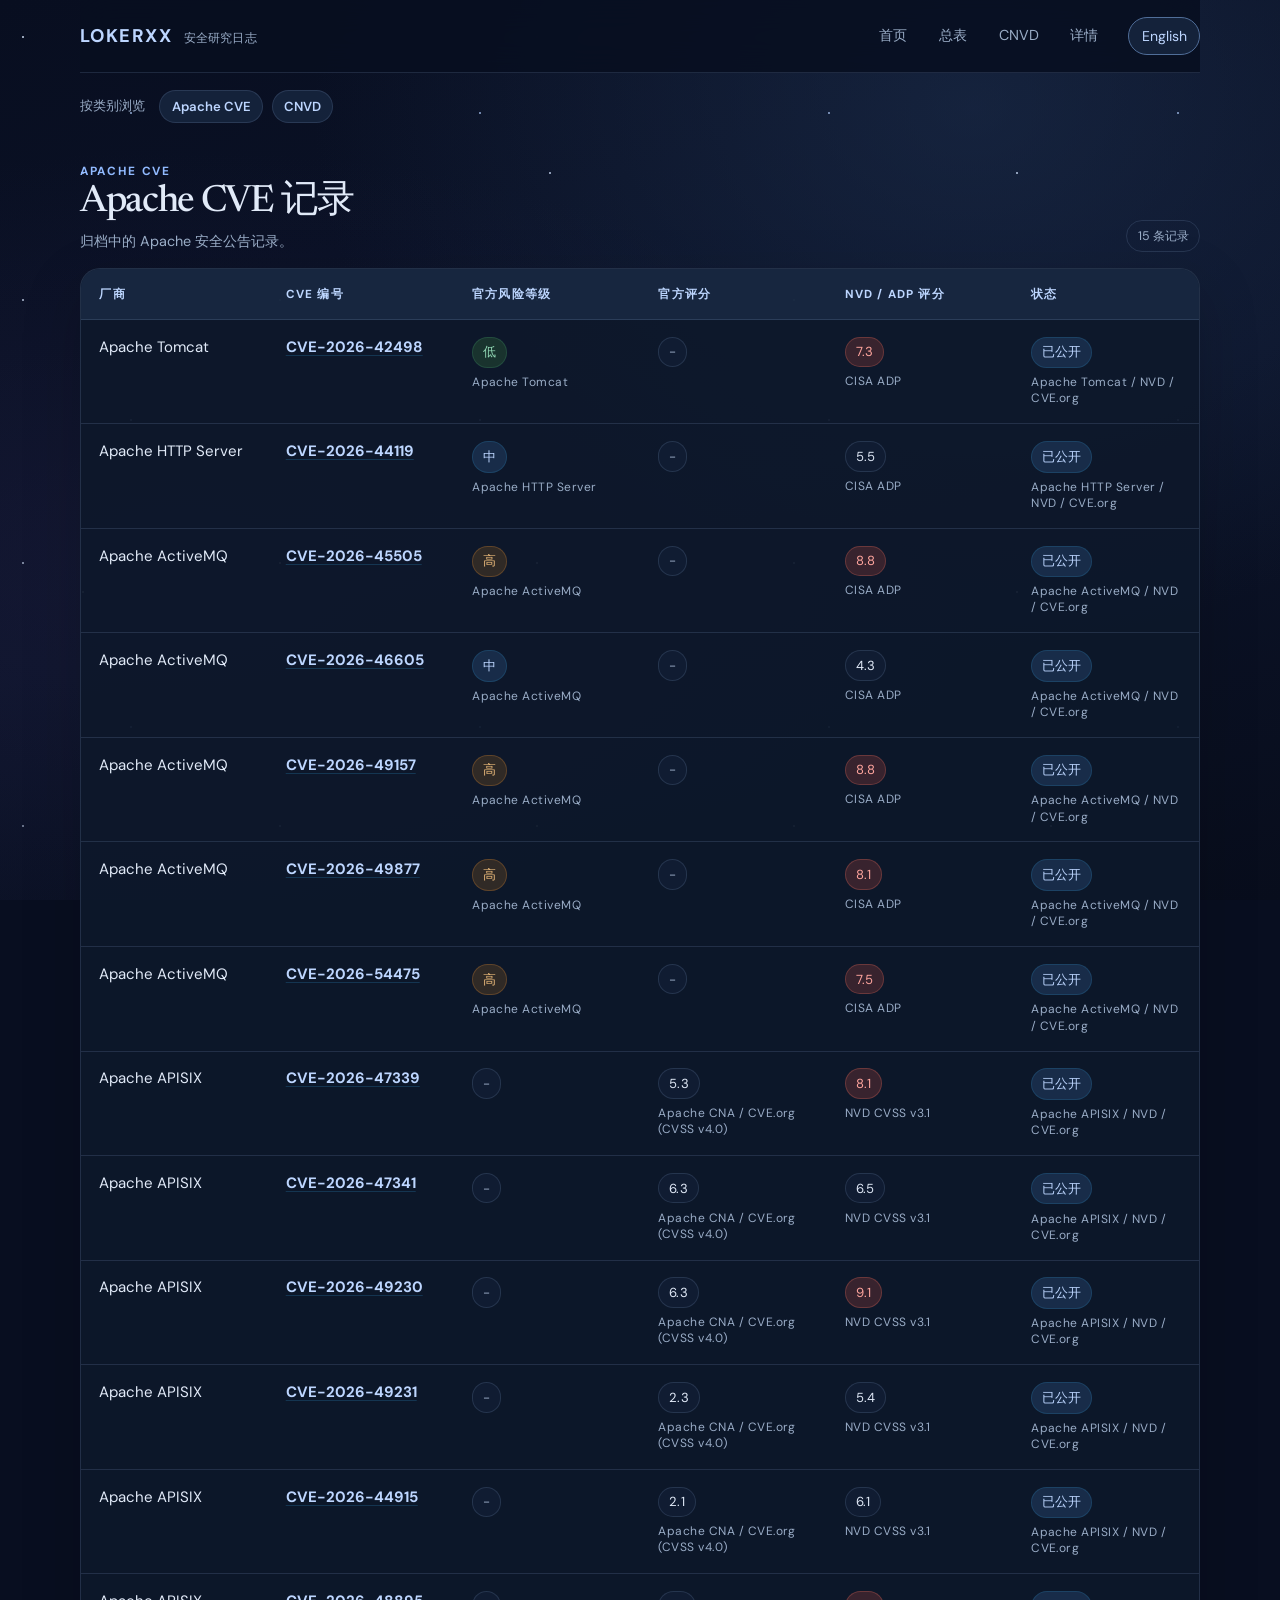
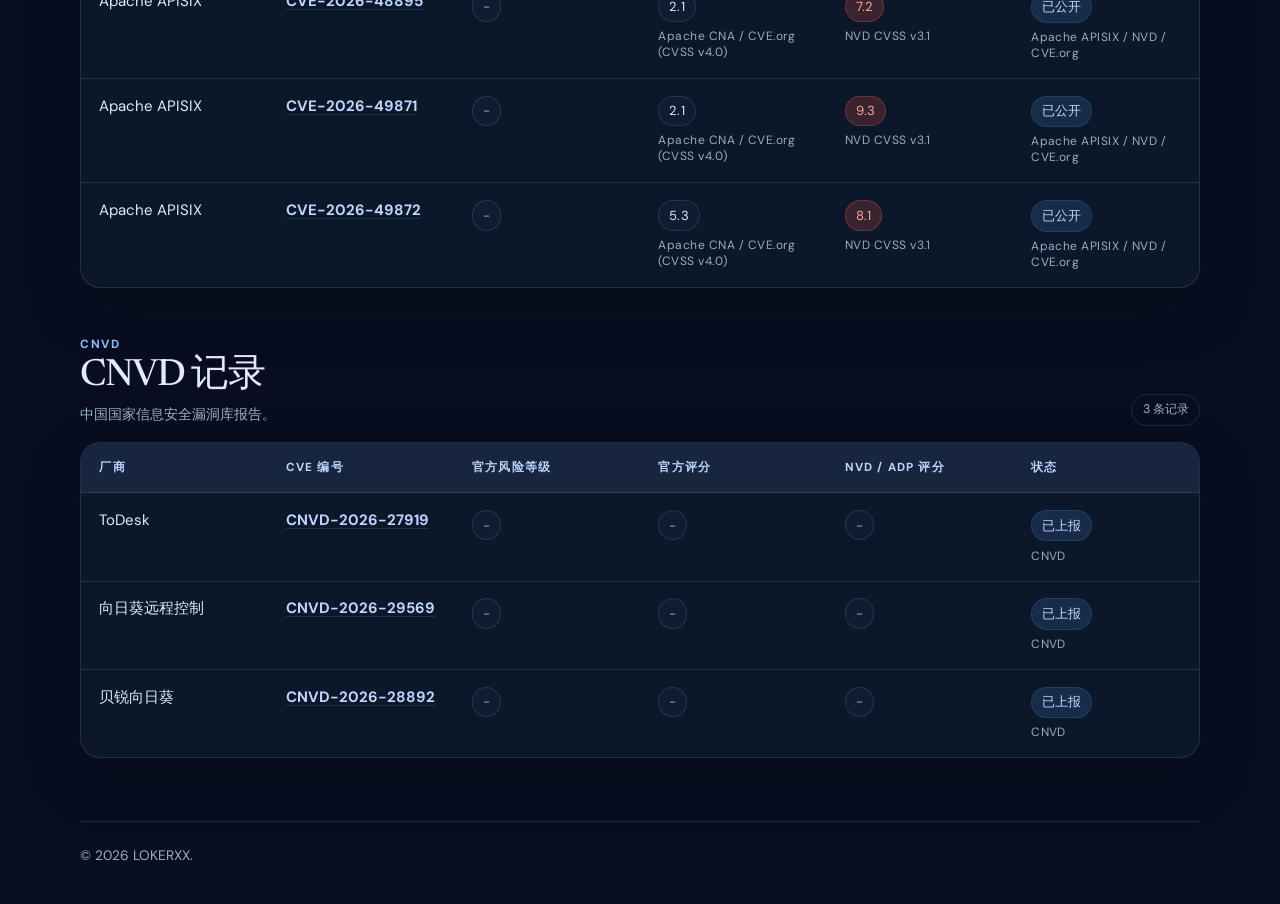
==== commit f0fc9b6d: "update" ====
--- a/index.html
+++ b/index.html
@@ -15,12 +15,18 @@
       rel="stylesheet"
     />
     <link rel="stylesheet" href="styles.css" />
+    <link rel="stylesheet" href="meteor.css" />
   </head>
   <body data-page="home">
     <div class="page-shell">
-      <div class="ambient ambient-one"></div>
-      <div class="ambient ambient-two"></div>
-      <div class="grid-mask"></div>
+      <div class="night-sky" aria-hidden="true">
+        <div class="star-field"></div>
+        <div class="meteor meteor-one"></div>
+        <div class="meteor meteor-two"></div>
+        <div class="meteor meteor-three"></div>
+        <div class="meteor meteor-four"></div>
+        <div class="meteor meteor-five"></div>
+      </div>
 
       <header class="topbar">
         <a class="brand" href="index.html">
@@ -57,5 +63,6 @@
 
     <script src="cve-data.js"></script>
     <script src="script.js"></script>
+    <script src="meteor.js"></script>
   </body>
 </html>
--- a/meteor.css
+++ b/meteor.css
@@ -0,0 +1,166 @@
+/* The night theme belongs to the homepage; detail pages keep their own palette. */
+body[data-page="home"] {
+  color-scheme: dark;
+  --bg: #080e20;
+  --bg-soft: #101c32;
+  --panel: #101a2e;
+  --line: rgba(151, 181, 224, 0.16);
+  --line-strong: #506e99;
+  --text: #e1eaf8;
+  --muted: #9aadc7;
+  --accent: #91baff;
+  --accent-deep: #bdd6ff;
+  --accent-soft: #182c49;
+  --gold: #edbc7c;
+  --red: #ffa59e;
+  --green: #90d5b3;
+  --shadow: 0 20px 60px rgba(0, 0, 0, 0.18);
+  background: #080e20;
+}
+
+.night-sky {
+  position: fixed;
+  inset: 0;
+  overflow: hidden;
+  pointer-events: none;
+  z-index: -1;
+  background:
+    radial-gradient(ellipse at 76% 12%, #20345580, transparent 48%),
+    radial-gradient(ellipse at 14% 63%, #25204755, transparent 52%),
+    linear-gradient(165deg, #080e20, #0c142a 55%, #080d1c);
+}
+
+.star-field {
+  position: absolute;
+  inset: 0;
+  opacity: 0.7;
+  background-image:
+    radial-gradient(1px 1px at 23px 37px, #d9e8ff 95%, transparent),
+    radial-gradient(1px 1px at 131px 113px, #a3bfec 95%, transparent),
+    radial-gradient(1.5px 1.5px at 83px 173px, #d2e4ff 95%, transparent),
+    radial-gradient(1px 1px at 191px 59px, #7997c8 95%, transparent);
+  background-size: 257px 263px, 349px 307px, 467px 419px, 179px 211px;
+  mask-image: linear-gradient(#000, #0009);
+}
+
+.meteor {
+  --flight: 9s;
+  position: absolute;
+  top: 0;
+  left: 60%;
+  width: clamp(100px, 19vw, 270px);
+  height: 1px;
+  opacity: 0;
+  background: linear-gradient(90deg, transparent, #89b8ff80 75%, #eaf5ff);
+  transform-origin: right center;
+  filter: drop-shadow(0 0 5px #8cbaff);
+  animation: meteor-flight var(--flight) linear infinite;
+}
+
+.meteor::after {
+  content: "";
+  position: absolute;
+  right: 0;
+  top: -1px;
+  width: 3px;
+  height: 3px;
+  border-radius: 50%;
+  background: #eff8ff;
+  box-shadow: 0 0 8px 2px #a4ccff80;
+}
+
+.meteor-one { left: 42%; top: -4%; animation-delay: -0.6s; }
+.meteor-two { left: 78%; top: 10%; --flight: 12s; animation-delay: -5s; }
+.meteor-three { left: 12%; top: 22%; --flight: 11s; animation-delay: -7.5s; }
+.meteor-four { left: 94%; top: 43%; --flight: 15s; animation-delay: -3s; }
+.meteor-five { left: 56%; top: 60%; --flight: 13s; animation-delay: -10s; }
+
+@keyframes meteor-flight {
+  0% { opacity: 0; transform: translate3d(0, 0, 0) rotate(145deg) scaleX(0.5); }
+  3% { opacity: 0.85; }
+  15% { opacity: 0; transform: translate3d(-55vw, 38.5vw, 0) rotate(145deg) scaleX(1); }
+  100% { opacity: 0; transform: translate3d(-55vw, 38.5vw, 0) rotate(145deg) scaleX(1); }
+}
+
+body[data-sky-paused="true"] .meteor { animation-play-state: paused; visibility: hidden; }
+
+.starlight-trail {
+  position: fixed;
+  inset: 0;
+  z-index: 20;
+  overflow: hidden;
+  pointer-events: none;
+}
+
+.cursor-sparkle {
+  position: absolute;
+  width: var(--size);
+  height: var(--size);
+  margin: calc(var(--size) / -2);
+  color: #dcecff;
+  filter: drop-shadow(0 0 4px #94bfff);
+  animation: cursor-shimmer var(--lifetime) ease-out forwards;
+}
+
+.cursor-sparkle::before {
+  content: "";
+  display: block;
+  width: 100%;
+  height: 100%;
+  background: currentColor;
+  clip-path: polygon(50% 0, 61% 38%, 100% 50%, 61% 62%, 50% 100%, 39% 62%, 0 50%, 39% 38%);
+}
+
+.cursor-sparkle.is-dust {
+  width: 3px;
+  height: 3px;
+  margin: -1.5px;
+  color: #9fbfff;
+}
+
+.cursor-sparkle.is-dust::before { clip-path: none; border-radius: 50%; }
+
+@keyframes cursor-shimmer {
+  0% { opacity: 0; transform: translate3d(0, 0, 0) scale(0.35) rotate(0deg); }
+  16% { opacity: 0.9; transform: translate3d(0, 0, 0) scale(1) rotate(8deg); }
+  38% { opacity: 0.45; }
+  52% { opacity: 0.75; }
+  100% { opacity: 0; transform: translate3d(var(--drift-x), var(--drift-y), 0) scale(0.15) rotate(65deg); }
+}
+
+body[data-sky-paused="true"] .starlight-trail { display: none; }
+
+body[data-page="home"] .topbar {
+  background: rgba(8, 14, 32, 0.86);
+  border-color: var(--line);
+}
+
+body[data-page="home"] :focus-visible { outline: 2px solid #a4caff; outline-offset: 4px; }
+
+body[data-page="home"] .panel { background: rgba(14, 24, 43, 0.92); }
+body[data-page="home"] .research-table th { background: rgba(28, 45, 72, 0.7); }
+body[data-page="home"] .research-table tbody tr:hover { background: rgba(118, 165, 238, 0.07); }
+body[data-page="home"] .nav a:hover,
+body[data-page="home"] .nav a:focus-visible,
+body[data-page="home"] .lang-toggle,
+body[data-page="home"] .category-nav a { background: rgba(25, 42, 68, 0.72); }
+body[data-page="home"] .lang-toggle:hover,
+body[data-page="home"] .category-nav a:hover { background: #233956; }
+body[data-page="home"] .score-pill.is-high,
+body[data-page="home"] .risk-pill.is-critical,
+body[data-page="home"] .status-pill.is-rejected { background: #38232e; }
+body[data-page="home"] .risk-pill.is-high,
+body[data-page="home"] .status-pill.is-reserved { background: #302a26; }
+body[data-page="home"] .risk-pill.is-low { background: #19332e; }
+body[data-page="home"] .status-pill.is-reported { background: var(--accent-soft); }
+body[data-page="home"] .records-section { padding-top: 2.5rem; }
+body[data-page="home"] #table { scroll-margin-top: 6rem; }
+
+@media (max-width: 620px) {
+  .meteor-four, .meteor-five { display: none; }
+}
+
+@media (prefers-reduced-motion: reduce) {
+  /* Keep the background static when reduced motion is requested. */
+  body:not([data-sky-paused="false"]) .meteor { animation: none; visibility: hidden; }
+}
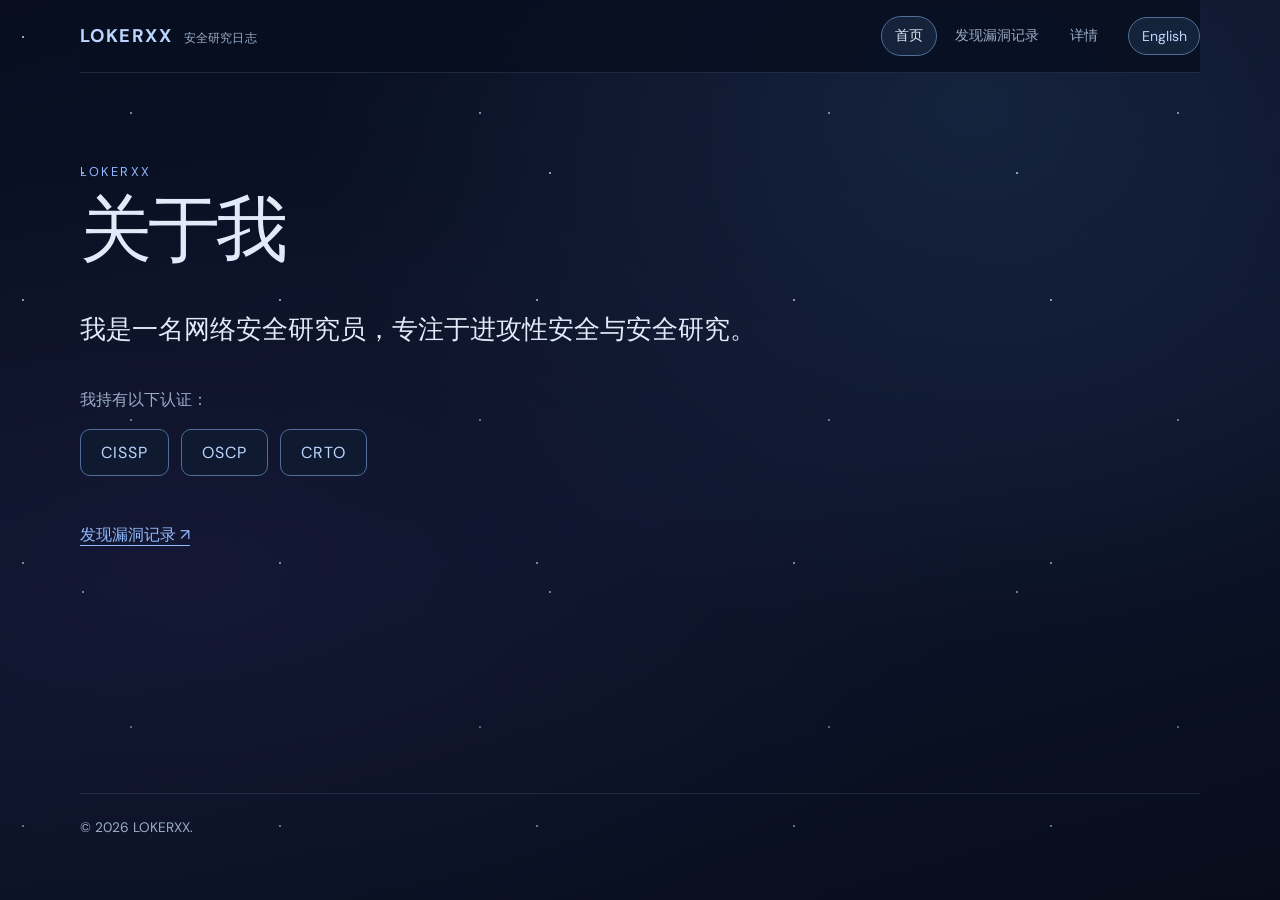
==== commit 2bb0be74: "update" ====
--- a/index.html
+++ b/index.html
@@ -6,7 +6,7 @@
     <title>LOKERXX | Vulnerability Research</title>
     <meta
       name="description"
-      content="LOKERXX's vulnerability research archive. The homepage tracks public Apache CVE and CNVD records with source context."
+      content="Cybersecurity researcher focused on offensive security and security research. Certifications: CISSP, OSCP, CRTO."
     />
     <link rel="preconnect" href="https://fonts.googleapis.com" />
     <link rel="preconnect" href="https://fonts.gstatic.com" crossorigin />
@@ -14,10 +14,10 @@
       href="https://fonts.googleapis.com/css2?family=DM+Sans:wght@400;500;600;700&amp;family=Newsreader:opsz,wght@6..72,400;6..72,500;6..72,600&amp;display=swap"
       rel="stylesheet"
     />
-    <link rel="stylesheet" href="styles.css" />
-    <link rel="stylesheet" href="meteor.css" />
+    <link rel="stylesheet" href="styles.css?v=720756fcdd50" />
+    <link rel="stylesheet" href="meteor.css?v=38f099bc113a" />
   </head>
-  <body data-page="home">
+  <body class="night-theme" data-page="home">
     <div class="page-shell">
       <div class="night-sky" aria-hidden="true">
         <div class="star-field"></div>
@@ -35,9 +35,8 @@
         </a>
         <div class="topbar-tools">
           <nav class="nav">
-            <a href="index.html" data-i18n="navHome">Home</a>
-            <a href="#table" data-i18n="navTable">Table</a>
-            <a href="#category-cnvd" data-i18n="navCnvd">CNVD</a>
+            <a href="index.html" data-i18n="navHome" aria-current="page">Home</a>
+            <a href="records.html" data-i18n="navRecords">发现漏洞记录</a>
             <a href="cve_detail.html#detail-list" data-i18n="navDetails">Details</a>
           </nav>
           <button class="lang-toggle" id="language-toggle" type="button">中文</button>
@@ -45,14 +44,17 @@
       </header>
 
       <main>
-        <nav class="category-nav" aria-label="Record categories">
-          <span class="category-nav-label" data-i18n="categoryNavLabel">Browse by category</span>
-          <a href="#category-cve" data-i18n="categoryCve">Apache CVE</a>
-          <a href="#category-cnvd" data-i18n="categoryCnvd">CNVD</a>
-        </nav>
-
-        <section id="table" class="section records-section">
-          <div id="public-cve-groups"></div>
+        <section class="profile-intro" aria-labelledby="profile-title">
+          <p class="profile-label">LOKERXX</p>
+          <h1 id="profile-title" data-i18n="profileTitle">关于我</h1>
+          <p class="profile-summary" data-i18n="profileSummary">我是一名网络安全研究员，专注于进攻性安全与安全研究。</p>
+          <p class="certifications-label" data-i18n="profileCertifications">我持有以下认证：</p>
+          <ul class="certifications">
+            <li>CISSP</li>
+            <li>OSCP</li>
+            <li>CRTO</li>
+          </ul>
+          <a class="profile-records-link" href="records.html"><span data-i18n="navRecords">发现漏洞记录</span><span aria-hidden="true"> ↗</span></a>
         </section>
       </main>
 
@@ -61,8 +63,7 @@
       </footer>
     </div>
 
-    <script src="cve-data.js"></script>
-    <script src="script.js"></script>
-    <script src="meteor.js"></script>
+    <script src="script.js?v=f29453884b3e"></script>
+    <script src="meteor.js?v=519c3fd74f6c"></script>
   </body>
 </html>
--- a/styles.css
+++ b/styles.css
@@ -142,7 +142,8 @@
 }
 
 .nav a:hover,
-.nav a:focus-visible {
+.nav a:focus-visible,
+.nav a[aria-current="page"] {
   color: var(--accent-deep);
   border-color: var(--line);
   background: rgba(255, 255, 255, 0.72);
@@ -721,6 +722,7 @@
   .topbar-tools {
     width: 100%;
     justify-content: space-between;
+    flex-wrap: wrap;
   }
 
   .nav {
--- a/meteor.css
+++ b/meteor.css
@@ -1,5 +1,5 @@
-/* The night theme belongs to the homepage; detail pages keep their own palette. */
-body[data-page="home"] {
+/* Shared night theme for the profile and vulnerability records. */
+body.night-theme {
   color-scheme: dark;
   --bg: #080e20;
   --bg-soft: #101c32;
@@ -130,31 +130,58 @@
 
 body[data-sky-paused="true"] .starlight-trail { display: none; }
 
-body[data-page="home"] .topbar {
+body.night-theme .topbar {
   background: rgba(8, 14, 32, 0.86);
   border-color: var(--line);
 }
 
-body[data-page="home"] :focus-visible { outline: 2px solid #a4caff; outline-offset: 4px; }
+body.night-theme :focus-visible { outline: 2px solid #a4caff; outline-offset: 4px; }
 
-body[data-page="home"] .panel { background: rgba(14, 24, 43, 0.92); }
-body[data-page="home"] .research-table th { background: rgba(28, 45, 72, 0.7); }
-body[data-page="home"] .research-table tbody tr:hover { background: rgba(118, 165, 238, 0.07); }
-body[data-page="home"] .nav a:hover,
-body[data-page="home"] .nav a:focus-visible,
-body[data-page="home"] .lang-toggle,
-body[data-page="home"] .category-nav a { background: rgba(25, 42, 68, 0.72); }
-body[data-page="home"] .lang-toggle:hover,
-body[data-page="home"] .category-nav a:hover { background: #233956; }
-body[data-page="home"] .score-pill.is-high,
-body[data-page="home"] .risk-pill.is-critical,
-body[data-page="home"] .status-pill.is-rejected { background: #38232e; }
-body[data-page="home"] .risk-pill.is-high,
-body[data-page="home"] .status-pill.is-reserved { background: #302a26; }
-body[data-page="home"] .risk-pill.is-low { background: #19332e; }
-body[data-page="home"] .status-pill.is-reported { background: var(--accent-soft); }
-body[data-page="home"] .records-section { padding-top: 2.5rem; }
-body[data-page="home"] #table { scroll-margin-top: 6rem; }
+body.night-theme .panel { background: rgba(14, 24, 43, 0.92); }
+body.night-theme .research-table th { background: rgba(28, 45, 72, 0.7); }
+body.night-theme .research-table tbody tr:hover { background: rgba(118, 165, 238, 0.07); }
+body.night-theme .nav a:hover,
+body.night-theme .nav a:focus-visible,
+body.night-theme .lang-toggle,
+body.night-theme .category-nav a { background: rgba(25, 42, 68, 0.72); }
+body.night-theme .lang-toggle:hover,
+body.night-theme .category-nav a:hover { background: #233956; }
+body.night-theme .score-pill.is-high,
+body.night-theme .risk-pill.is-critical,
+body.night-theme .status-pill.is-rejected { background: #38232e; }
+body.night-theme .risk-pill.is-high,
+body.night-theme .status-pill.is-reserved { background: #302a26; }
+body.night-theme .risk-pill.is-low { background: #19332e; }
+body.night-theme .status-pill.is-reported { background: var(--accent-soft); }
+body.night-theme .records-section { padding-top: 2.5rem; }
+body.night-theme #table { scroll-margin-top: 6rem; }
+
+body.night-theme .nav a[aria-current="page"] {
+  color: var(--text);
+  border-color: var(--line-strong);
+  background: rgba(25, 42, 68, 0.72);
+}
+
+.profile-intro {
+  max-width: 760px;
+  min-height: calc(100svh - 180px);
+  padding: clamp(3.5rem, 10vh, 7rem) 0 4rem;
+}
+
+.profile-label { color: var(--accent); font-size: 0.8rem; letter-spacing: 0.2em; }
+.profile-intro h1 { font-size: clamp(2.8rem, 6vw, 4.5rem); line-height: 1.15; margin: 1rem 0 1.75rem; }
+.profile-summary { max-width: 42ch; font-size: clamp(1.2rem, 2.6vw, 1.65rem); line-height: 1.8; }
+.certifications-label { margin: 2rem 0 1rem; color: var(--muted); line-height: 1.7; }
+.certifications { display: flex; flex-wrap: wrap; gap: 0.75rem; padding: 0; list-style: none; }
+.certifications li { padding: 0.75rem 1.25rem; border: 1px solid var(--line-strong); border-radius: 10px; background: #101c32cc; color: var(--accent-deep); letter-spacing: 0.06em; }
+.profile-records-link { display: inline-block; margin-top: 1.8rem; color: var(--accent); line-height: 1.8; text-decoration: underline; text-underline-offset: 0.3em; }
+.records-title { margin: 2.5rem 0 0; font-size: clamp(2rem, 5vw, 2.8rem); line-height: 1.2; }
+
+@media (max-width: 800px) {
+  body.night-theme .topbar { flex-wrap: wrap; gap: 0.9rem; }
+  body.night-theme .topbar-tools { flex-wrap: wrap; gap: 0.5rem; }
+  body.night-theme .nav a { padding: 0.58rem 0.55rem; font-size: 0.82rem; }
+}
 
 @media (max-width: 620px) {
   .meteor-four, .meteor-five { display: none; }
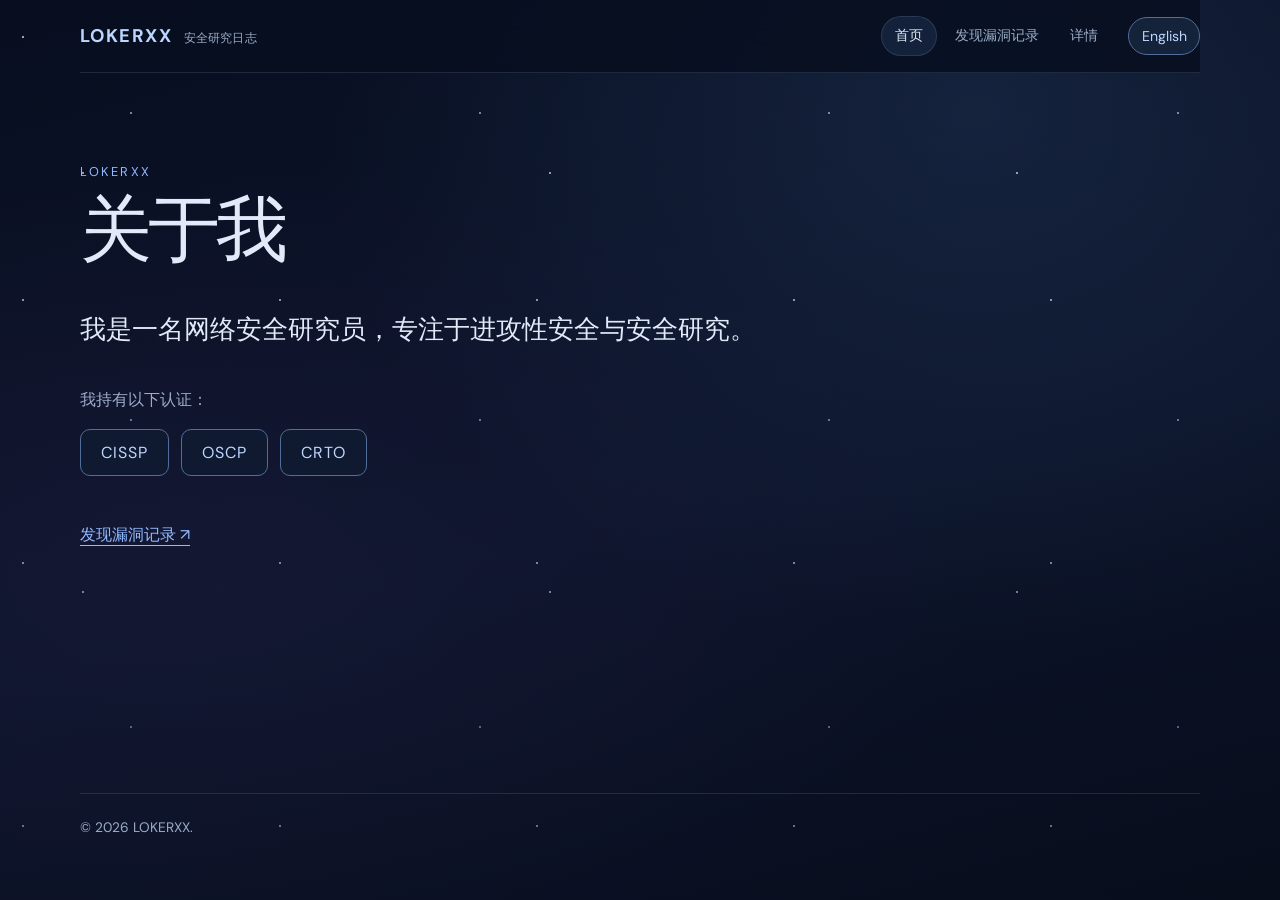
==== commit c91d9a9d: "update" ====
--- a/index.html
+++ b/index.html
@@ -14,10 +14,10 @@
       href="https://fonts.googleapis.com/css2?family=DM+Sans:wght@400;500;600;700&amp;family=Newsreader:opsz,wght@6..72,400;6..72,500;6..72,600&amp;display=swap"
       rel="stylesheet"
     />
-    <link rel="stylesheet" href="styles.css?v=720756fcdd50" />
-    <link rel="stylesheet" href="meteor.css?v=38f099bc113a" />
+    <link rel="stylesheet" href="styles.css?v=single-dark-20261005" />
+    <link rel="stylesheet" href="meteor.css?v=night-detail-20261005" />
   </head>
-  <body class="night-theme" data-page="home">
+  <body data-page="home">
     <div class="page-shell">
       <div class="night-sky" aria-hidden="true">
         <div class="star-field"></div>
@@ -63,7 +63,7 @@
       </footer>
     </div>
 
-    <script src="script.js?v=f29453884b3e"></script>
+    <script src="script.js?v=no-duplicate-vendor-20261005"></script>
     <script src="meteor.js?v=519c3fd74f6c"></script>
   </body>
 </html>
--- a/styles.css
+++ b/styles.css
@@ -1,18 +1,18 @@
 :root {
-  --bg: #eef7fc;
-  --bg-soft: #f8fcff;
-  --panel: #ffffff;
-  --line: #d7e8f2;
-  --line-strong: #8fc4df;
-  --text: #18344b;
-  --muted: #6d8495;
-  --accent: #287eae;
-  --accent-deep: #145a82;
-  --accent-soft: #e4f3fb;
-  --gold: #b87632;
-  --red: #c55f54;
-  --green: #3e8c68;
-  --shadow: 0 18px 48px rgba(56, 116, 149, 0.12);
+  --bg: #080e20;
+  --bg-soft: #101c32;
+  --panel: #101a2e;
+  --line: rgba(151, 181, 224, 0.16);
+  --line-strong: #506e99;
+  --text: #e1eaf8;
+  --muted: #9aadc7;
+  --accent: #91baff;
+  --accent-deep: #bdd6ff;
+  --accent-soft: #182c49;
+  --gold: #edbc7c;
+  --red: #ffa59e;
+  --green: #90d5b3;
+  --shadow: 0 20px 60px rgba(0, 0, 0, 0.18);
   --radius: 20px;
   --max-width: 1120px;
 }
@@ -30,10 +30,8 @@
   min-height: 100vh;
   font-family: "DM Sans", sans-serif;
   color: var(--text);
-  background:
-    radial-gradient(circle at 8% -4%, rgba(157, 216, 242, 0.48), transparent 27rem),
-    radial-gradient(circle at 94% 20%, rgba(211, 237, 249, 0.72), transparent 30rem),
-    linear-gradient(180deg, #edf7fc 0%, #f8fcff 52%, #eef7fc 100%);
+  color-scheme: dark;
+  background: var(--bg);
   overflow-x: hidden;
 }
 
@@ -42,46 +40,14 @@
   text-decoration: none;
 }
 
+:focus-visible {
+  outline: 2px solid #a4caff;
+  outline-offset: 4px;
+}
+
 .page-shell {
   position: relative;
   isolation: isolate;
-}
-
-.ambient {
-  position: fixed;
-  width: 30rem;
-  height: 30rem;
-  border-radius: 999px;
-  filter: blur(42px);
-  opacity: 0.22;
-  pointer-events: none;
-  z-index: -3;
-}
-
-.ambient-one {
-  top: -11rem;
-  left: -12rem;
-  background: radial-gradient(circle, rgba(111, 192, 229, 0.52), transparent 64%);
-  animation: drift-one 16s ease-in-out infinite;
-}
-
-.ambient-two {
-  right: -13rem;
-  bottom: 8vh;
-  background: radial-gradient(circle, rgba(169, 221, 241, 0.58), transparent 62%);
-  animation: drift-two 18s ease-in-out infinite;
-}
-
-.grid-mask {
-  position: fixed;
-  inset: 0;
-  background-image:
-    linear-gradient(rgba(40, 126, 174, 0.045) 1px, transparent 1px),
-    linear-gradient(90deg, rgba(40, 126, 174, 0.045) 1px, transparent 1px);
-  background-size: 44px 44px;
-  mask-image: linear-gradient(180deg, rgba(0, 0, 0, 0.72), transparent 76%);
-  pointer-events: none;
-  z-index: -2;
 }
 
 .topbar {
@@ -93,8 +59,8 @@
   width: min(calc(100% - 2.5rem), var(--max-width));
   margin: 0 auto;
   padding: 1rem 0;
-  border-bottom: 1px solid rgba(160, 201, 220, 0.58);
-  background: rgba(238, 247, 252, 0.84);
+  border-bottom: 1px solid var(--line);
+  background: rgba(8, 14, 32, 0.86);
   backdrop-filter: blur(16px);
   z-index: 10;
 }
@@ -144,16 +110,16 @@
 .nav a:hover,
 .nav a:focus-visible,
 .nav a[aria-current="page"] {
-  color: var(--accent-deep);
+  color: var(--text);
   border-color: var(--line);
-  background: rgba(255, 255, 255, 0.72);
+  background: rgba(25, 42, 68, 0.72);
 }
 
 .lang-toggle {
   padding: 0.58rem 0.78rem;
   border: 1px solid var(--line-strong);
   border-radius: 999px;
-  background: rgba(255, 255, 255, 0.72);
+  background: rgba(25, 42, 68, 0.72);
   color: var(--accent-deep);
   font: inherit;
   font-size: 0.88rem;
@@ -168,7 +134,7 @@
 .lang-toggle:focus-visible {
   transform: translateY(-1px);
   border-color: var(--accent);
-  background: #ffffff;
+  background: #233956;
 }
 
 main {
@@ -262,7 +228,7 @@
   padding: 0.42rem 0.7rem;
   border: 1px solid var(--line);
   border-radius: 999px;
-  background: rgba(255, 255, 255, 0.68);
+  background: rgba(25, 42, 68, 0.72);
   color: var(--accent-deep);
   font-size: 0.82rem;
   font-weight: 600;
@@ -275,12 +241,12 @@
 .category-nav a:hover,
 .category-nav a:focus-visible {
   border-color: var(--line-strong);
-  background: #ffffff;
+  background: #233956;
   transform: translateY(-1px);
 }
 
 .panel {
-  background: rgba(255, 255, 255, 0.88);
+  background: rgba(14, 24, 43, 0.92);
   border: 1px solid var(--line);
   border-radius: var(--radius);
   box-shadow: var(--shadow);
@@ -315,7 +281,11 @@
 }
 
 .records-section {
-  padding-top: 3.7rem;
+  padding-top: 2.5rem;
+}
+
+#table {
+  scroll-margin-top: 6rem;
 }
 
 .section-header {
@@ -416,7 +386,7 @@
 }
 
 .research-table th {
-  background: rgba(228, 243, 251, 0.56);
+  background: rgba(28, 45, 72, 0.7);
   color: var(--accent-deep);
   font-size: 0.73rem;
   font-weight: 700;
@@ -438,7 +408,7 @@
 }
 
 .research-table tbody tr:hover {
-  background: #f8fcff;
+  background: rgba(118, 165, 238, 0.07);
 }
 
 .cve-link,
@@ -478,7 +448,7 @@
 .score-pill.is-high,
 .risk-pill.is-critical {
   border-color: rgba(197, 95, 84, 0.35);
-  background: #fff4f2;
+  background: #38232e;
   color: var(--red);
 }
 
@@ -490,7 +460,7 @@
 
 .risk-pill.is-high {
   border-color: rgba(184, 118, 50, 0.34);
-  background: #fff7ed;
+  background: #302a26;
   color: var(--gold);
 }
 
@@ -502,7 +472,7 @@
 
 .risk-pill.is-low {
   border-color: rgba(62, 140, 104, 0.28);
-  background: #effaf4;
+  background: #19332e;
   color: var(--green);
 }
 
@@ -531,31 +501,31 @@
 
 .status-pill.is-reported {
   border-color: rgba(40, 126, 174, 0.27);
-  background: #f1f8fd;
+  background: var(--accent-soft);
   color: var(--accent-deep);
 }
 
 .status-pill.is-reserved {
   border-color: rgba(184, 118, 50, 0.27);
-  background: #fff7ed;
+  background: #302a26;
   color: var(--gold);
 }
 
 .status-pill.is-rejected {
   border-color: rgba(197, 95, 84, 0.26);
-  background: #fff4f2;
+  background: #38232e;
   color: var(--red);
 }
 
 .detail-list {
   display: grid;
   gap: 1.25rem;
-  margin-top: 2rem;
+  margin-top: 0;
 }
 
 .detail-section {
   padding: 1.85rem;
-  border-left: 4px solid #acd8ec;
+  border-left: 4px solid var(--line-strong);
 }
 
 .detail-section-head {
@@ -588,7 +558,7 @@
   padding: 1.1rem 1.2rem;
   border: 1px solid var(--line);
   border-radius: 15px;
-  background: rgba(248, 252, 255, 0.9);
+  background: rgba(14, 24, 43, 0.84);
 }
 
 .detail-block-label,
@@ -647,36 +617,9 @@
   color: var(--muted);
 }
 
-@keyframes drift-one {
-  0%,
-  100% {
-    transform: translate3d(0, 0, 0);
-  }
-
-  50% {
-    transform: translate3d(2rem, 1.5rem, 0);
-  }
-}
-
-@keyframes drift-two {
-  0%,
-  100% {
-    transform: translate3d(0, 0, 0);
-  }
-
-  50% {
-    transform: translate3d(-1.5rem, -2rem, 0);
-  }
-}
-
 @media (prefers-reduced-motion: reduce) {
   html {
     scroll-behavior: auto;
-  }
-
-  .ambient-one,
-  .ambient-two {
-    animation: none;
   }
 }
 
--- a/meteor.css
+++ b/meteor.css
@@ -1,23 +1,3 @@
-/* Shared night theme for the profile and vulnerability records. */
-body.night-theme {
-  color-scheme: dark;
-  --bg: #080e20;
-  --bg-soft: #101c32;
-  --panel: #101a2e;
-  --line: rgba(151, 181, 224, 0.16);
-  --line-strong: #506e99;
-  --text: #e1eaf8;
-  --muted: #9aadc7;
-  --accent: #91baff;
-  --accent-deep: #bdd6ff;
-  --accent-soft: #182c49;
-  --gold: #edbc7c;
-  --red: #ffa59e;
-  --green: #90d5b3;
-  --shadow: 0 20px 60px rgba(0, 0, 0, 0.18);
-  background: #080e20;
-}
-
 .night-sky {
   position: fixed;
   inset: 0;
@@ -130,38 +110,6 @@
 
 body[data-sky-paused="true"] .starlight-trail { display: none; }
 
-body.night-theme .topbar {
-  background: rgba(8, 14, 32, 0.86);
-  border-color: var(--line);
-}
-
-body.night-theme :focus-visible { outline: 2px solid #a4caff; outline-offset: 4px; }
-
-body.night-theme .panel { background: rgba(14, 24, 43, 0.92); }
-body.night-theme .research-table th { background: rgba(28, 45, 72, 0.7); }
-body.night-theme .research-table tbody tr:hover { background: rgba(118, 165, 238, 0.07); }
-body.night-theme .nav a:hover,
-body.night-theme .nav a:focus-visible,
-body.night-theme .lang-toggle,
-body.night-theme .category-nav a { background: rgba(25, 42, 68, 0.72); }
-body.night-theme .lang-toggle:hover,
-body.night-theme .category-nav a:hover { background: #233956; }
-body.night-theme .score-pill.is-high,
-body.night-theme .risk-pill.is-critical,
-body.night-theme .status-pill.is-rejected { background: #38232e; }
-body.night-theme .risk-pill.is-high,
-body.night-theme .status-pill.is-reserved { background: #302a26; }
-body.night-theme .risk-pill.is-low { background: #19332e; }
-body.night-theme .status-pill.is-reported { background: var(--accent-soft); }
-body.night-theme .records-section { padding-top: 2.5rem; }
-body.night-theme #table { scroll-margin-top: 6rem; }
-
-body.night-theme .nav a[aria-current="page"] {
-  color: var(--text);
-  border-color: var(--line-strong);
-  background: rgba(25, 42, 68, 0.72);
-}
-
 .profile-intro {
   max-width: 760px;
   min-height: calc(100svh - 180px);
@@ -178,9 +126,9 @@
 .records-title { margin: 2.5rem 0 0; font-size: clamp(2rem, 5vw, 2.8rem); line-height: 1.2; }
 
 @media (max-width: 800px) {
-  body.night-theme .topbar { flex-wrap: wrap; gap: 0.9rem; }
-  body.night-theme .topbar-tools { flex-wrap: wrap; gap: 0.5rem; }
-  body.night-theme .nav a { padding: 0.58rem 0.55rem; font-size: 0.82rem; }
+  .topbar { flex-wrap: wrap; gap: 0.9rem; }
+  .topbar-tools { flex-wrap: wrap; gap: 0.5rem; }
+  .nav a { padding: 0.58rem 0.55rem; font-size: 0.82rem; }
 }
 
 @media (max-width: 620px) {
